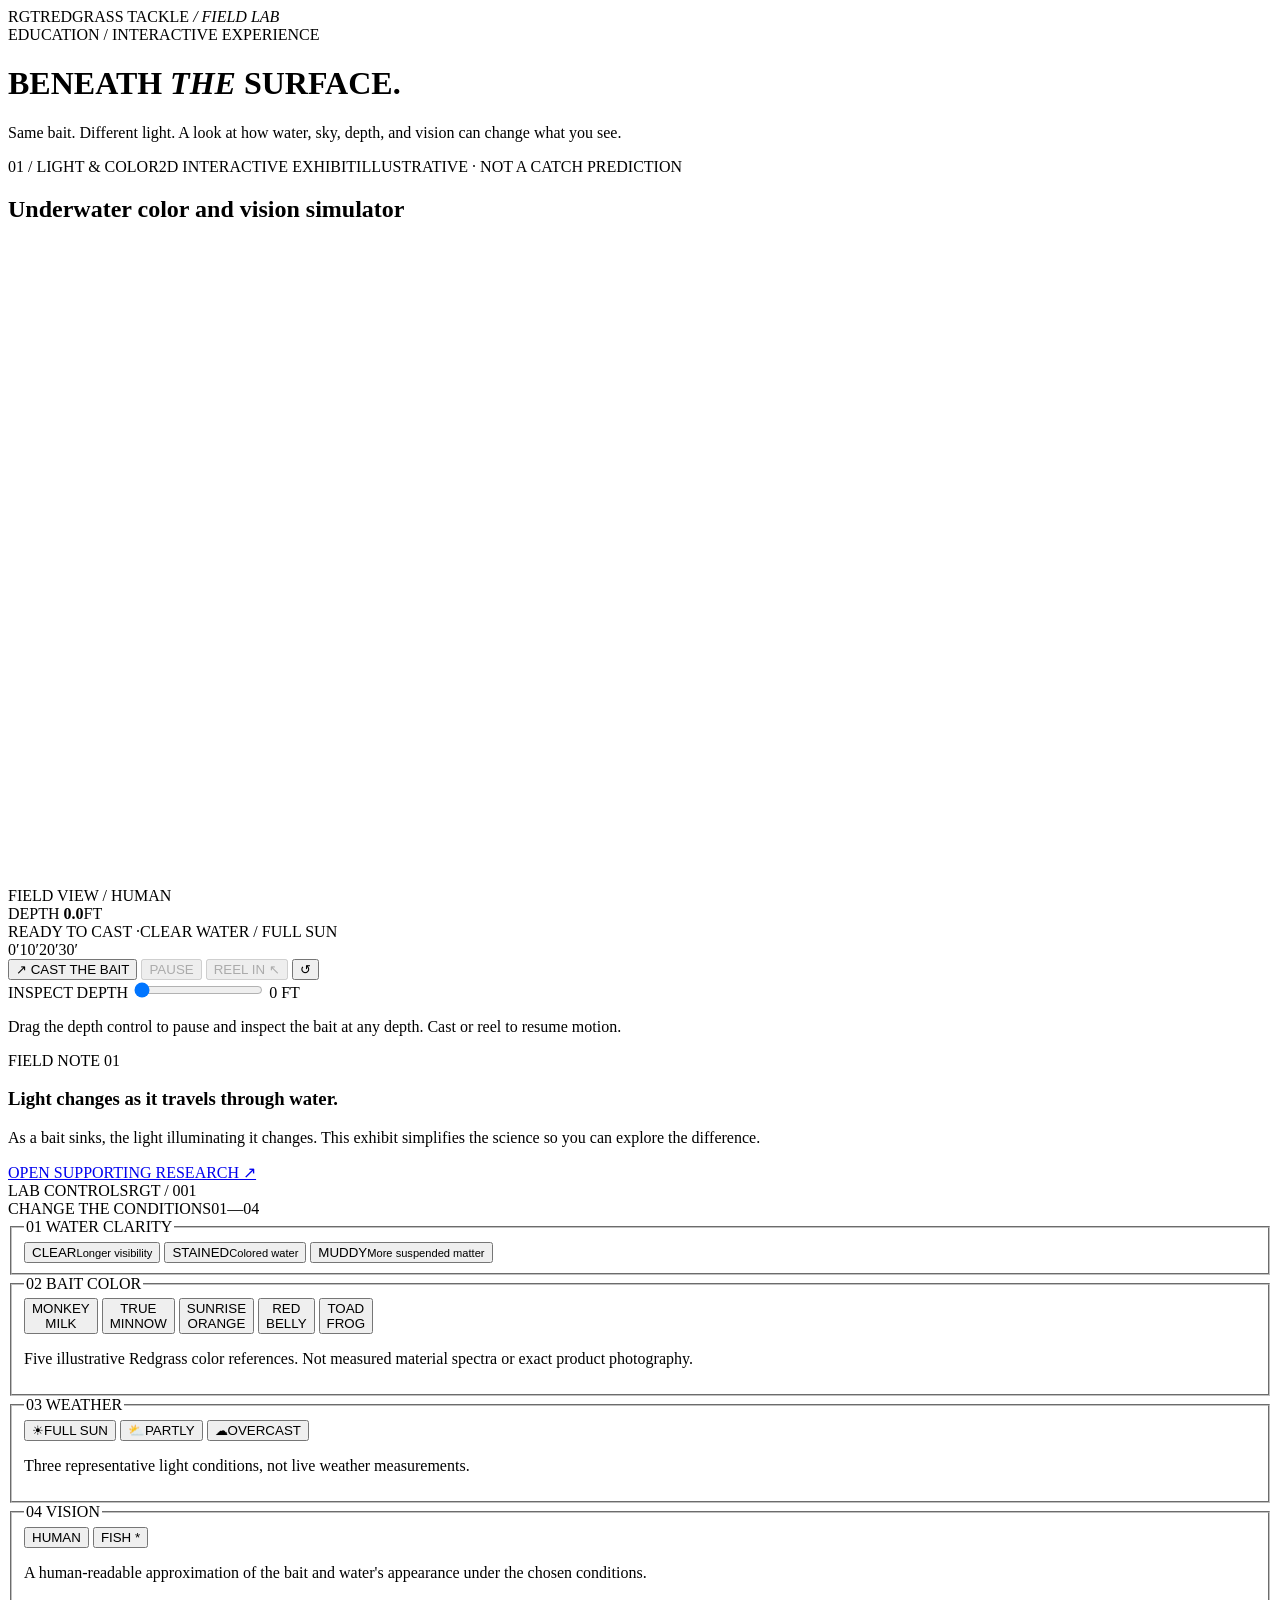
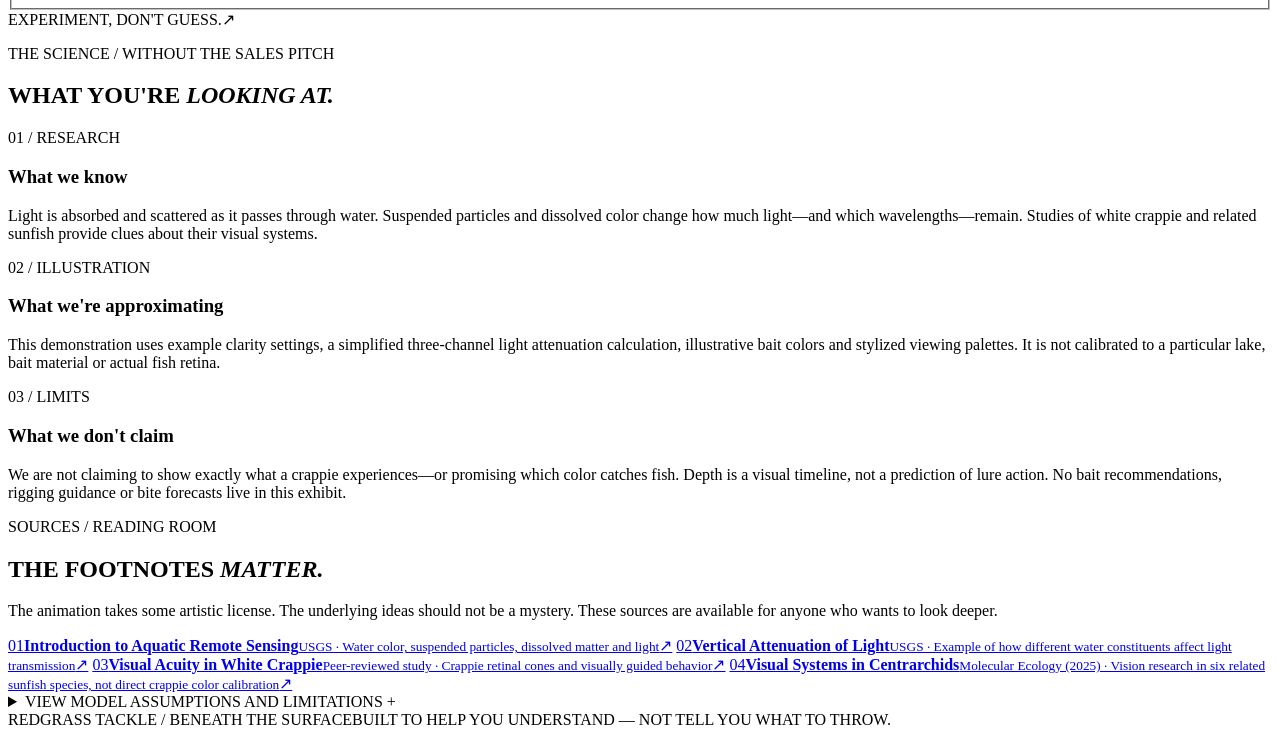
==== beneath-the-surface/index.html @ 9f6dc1af "Add standalone Beneath the Surface education page shell" ====
<!doctype html>
<html lang="en">
<head>
  <meta charset="utf-8">
  <meta name="viewport" content="width=device-width,initial-scale=1">
  <meta name="theme-color" content="#0b1115">
  <meta name="description" content="Explore how water clarity, daylight, depth, and possible crappie vision change the appearance of a bait. An interactive, research-informed 2D demonstration by Redgrass Tackle.">
  <title>Beneath the Surface | Redgrass Tackle</title>
  <link rel="stylesheet" href="./style.css">
</head>
<body>
  <main class="page">
    <header class="intro">
      <div class="brand"><span class="brand-mark">R<span>G</span>T</span><span>REDGRASS TACKLE <em> / FIELD LAB</em></span></div>
      <div class="eyebrow"><span class="eyebrow-rule"></span> EDUCATION / INTERACTIVE EXPERIENCE <span class="eyebrow-rule"></span></div>
      <h1>BENEATH <i>THE</i> SURFACE<span class="period">.</span></h1>
      <p class="dek">Same bait. Different light. A look at how water, sky, depth, and vision can change what you see.</p>
      <div class="intro-meta"><span>01 / LIGHT &amp; COLOR</span><span>2D INTERACTIVE EXHIBIT</span><span>ILLUSTRATIVE · NOT A CATCH PREDICTION</span></div>
    </header>

    <section class="experience" aria-labelledby="sim-heading">
      <h2 id="sim-heading" class="visually-hidden">Underwater color and vision simulator</h2>
      <div class="scene-col">
        <div class="scene">
          <canvas id="waterScene" width="1100" height="640" role="img" aria-label="Animated side view of an angler casting a single bait into a freshwater lake. The bait sinks through a water column and retrieves along a diagonal path. Appearance changes as you choose water clarity, weather, color and vision mode."></canvas>
          <div class="scene-top">
            <div class="scene-label"><span class="tiny-light"></span> FIELD VIEW <span class="divider">/</span> <span id="viewLabel">HUMAN</span></div>
            <div class="scene-depth"><span>DEPTH</span> <strong id="depthReadout">0.0</strong><span>FT</span></div>
          </div>
          <div class="stage-readout" aria-live="polite">
            <span id="phaseReadout">READY TO CAST</span>
            <span class="dot">·</span><span id="conditionReadout">CLEAR WATER / FULL SUN</span>
          </div>
          <div class="scene-scale" aria-hidden="true"><span>0′</span><span>10′</span><span>20′</span><span>30′</span></div>
        </div>

        <div class="transport">
          <div class="transport-buttons">
            <button type="button" class="action primary" id="castButton"><span>↗</span> CAST THE BAIT</button>
            <button type="button" class="action" id="pauseButton" disabled>PAUSE</button>
            <button type="button" class="action" id="reelButton" disabled>REEL IN <span>↖</span></button>
            <button type="button" class="action icon-only" id="resetButton" aria-label="Reset animation" title="Reset animation">↺</button>
          </div>
          <div class="depth-scrub">
            <label for="depthSlider">INSPECT DEPTH</label>
            <input id="depthSlider" type="range" min="0" max="30" step="0.5" value="0" aria-describedby="scrubHelp">
            <output id="scrubOutput" for="depthSlider">0 FT</output>
          </div>
          <p id="scrubHelp" class="micro-note">Drag the depth control to pause and inspect the bait at any depth. Cast or reel to resume motion.</p>
        </div>

        <article class="learn-card" aria-live="polite">
          <div class="learn-crest">FIELD NOTE <span id="noteCount">01</span></div>
          <div class="learn-content">
            <h3 id="factTitle">Light changes as it travels through water.</h3>
            <p id="factBody">As a bait sinks, the light illuminating it changes. This exhibit simplifies the science so you can explore the difference.</p>
            <a id="factSource" href="https://www.usgs.gov/centers/western-geographic-science-center/introduction-aquatic-remote-sensing" target="_blank" rel="noopener noreferrer">OPEN SUPPORTING RESEARCH ↗</a>
          </div>
        </article>
      </div>

      <aside class="controls" aria-label="Simulation conditions">
        <div class="panel-top"><span>LAB CONTROLS</span><span class="panel-ref">RGT / 001</span></div>
        <div class="panel-intro">CHANGE THE CONDITIONS<span>01—04</span></div>

        <fieldset class="control-group">
          <legend><span class="count">01</span> WATER CLARITY</legend>
          <div class="button-stack" id="waterGroup">
            <button type="button" class="choice active" data-water="clear" aria-pressed="true"><span class="water-mark clear"></span><span>CLEAR</span><small>Longer visibility</small></button>
            <button type="button" class="choice" data-water="stained" aria-pressed="false"><span class="water-mark stained"></span><span>STAINED</span><small>Colored water</small></button>
            <button type="button" class="choice" data-water="muddy" aria-pressed="false"><span class="water-mark muddy"></span><span>MUDDY</span><small>More suspended matter</small></button>
          </div>
        </fieldset>

        <fieldset class="control-group">
          <legend><span class="count">02</span> BAIT COLOR</legend>
          <div class="color-grid" id="colorGroup" aria-label="Choose bait color">
            <button class="color-choice active" type="button" data-color="monkey" aria-pressed="true"><span class="color-dot" style="--swatch:#ccd0dc"></span><span>MONKEY<br>MILK</span></button>
            <button class="color-choice" type="button" data-color="true" aria-pressed="false"><span class="color-dot" style="--swatch:#a4b9bc"></span><span>TRUE<br>MINNOW</span></button>
            <button class="color-choice" type="button" data-color="sunrise" aria-pressed="false"><span class="color-dot" style="--swatch:#ee782b"></span><span>SUNRISE<br>ORANGE</span></button>
            <button class="color-choice" type="button" data-color="red" aria-pressed="false"><span class="color-dot" style="--swatch:#be4036"></span><span>RED<br>BELLY</span></button>
            <button class="color-choice" type="button" data-color="toad" aria-pressed="false"><span class="color-dot" style="--swatch:#8ebd52"></span><span>TOAD<br>FROG</span></button>
          </div>
          <p class="control-explain">Five illustrative Redgrass color references. Not measured material spectra or exact product photography.</p>
        </fieldset>

        <fieldset class="control-group">
          <legend><span class="count">03</span> WEATHER</legend>
          <div class="weather-grid" id="weatherGroup">
            <button type="button" class="weather-choice active" data-weather="sun" aria-pressed="true"><span class="weather-glyph">☀</span>FULL SUN</button>
            <button type="button" class="weather-choice" data-weather="partly" aria-pressed="false"><span class="weather-glyph">⛅</span>PARTLY</button>
            <button type="button" class="weather-choice" data-weather="overcast" aria-pressed="false"><span class="weather-glyph">☁</span>OVERCAST</button>
          </div>
          <p class="control-explain">Three representative light conditions, not live weather measurements.</p>
        </fieldset>

        <fieldset class="control-group last">
          <legend><span class="count">04</span> VISION</legend>
          <div class="view-switch" id="viewGroup">
            <button type="button" data-view="human" aria-pressed="true" class="active">HUMAN</button>
            <button type="button" data-view="fish" aria-pressed="false">FISH <span class="smallstar">*</span></button>
          </div>
          <p class="control-explain" id="viewExplain">A human-readable approximation of the bait and water's appearance under the chosen conditions.</p>
          <p class="fish-caveat" id="fishCaveat" hidden>* Fish mode is a simplified, research-informed palette illustrating possible crappie color and contrast sensitivity. It is not a literal image of what a crappie sees.</p>
        </fieldset>
        <div class="panel-bottom"><span>EXPERIMENT, DON'T GUESS.</span><span>↗</span></div>
      </aside>
    </section>

    <section class="about" aria-labelledby="about-heading">
      <div class="about-head"><p class="section-number">THE SCIENCE / WITHOUT THE SALES PITCH</p><h2 id="about-heading">WHAT YOU'RE <i>LOOKING AT.</i></h2></div>
      <div class="about-grid">
        <div class="explain-block"><span>01 / RESEARCH</span><h3>What we know</h3><p>Light is absorbed and scattered as it passes through water. Suspended particles and dissolved color change how much light—and which wavelengths—remain. Studies of white crappie and related sunfish provide clues about their visual systems.</p></div>
        <div class="explain-block"><span>02 / ILLUSTRATION</span><h3>What we're approximating</h3><p>This demonstration uses example clarity settings, a simplified three-channel light attenuation calculation, illustrative bait colors and stylized viewing palettes. It is not calibrated to a particular lake, bait material or actual fish retina.</p></div>
        <div class="explain-block"><span>03 / LIMITS</span><h3>What we don't claim</h3><p>We are not claiming to show exactly what a crappie experiences—or promising which color catches fish. Depth is a visual timeline, not a prediction of lure action. No bait recommendations, rigging guidance or bite forecasts live in this exhibit.</p></div>
      </div>
    </section>

    <section class="research" aria-labelledby="research-heading">
      <div class="research-intro"><p class="section-number">SOURCES / READING ROOM</p><h2 id="research-heading">THE FOOTNOTES <i>MATTER.</i></h2><p>The animation takes some artistic license. The underlying ideas should not be a mystery. These sources are available for anyone who wants to look deeper.</p></div>
      <div class="source-list">
        <a href="https://www.usgs.gov/centers/western-geographic-science-center/introduction-aquatic-remote-sensing" target="_blank" rel="noopener noreferrer"><span>01</span><span><strong>Introduction to Aquatic Remote Sensing</strong><small>USGS · Water color, suspended particles, dissolved matter and light</small></span><span>↗</span></a>
        <a href="https://www.usgs.gov/publications/vertical-attenuation-light-charlotte-harbor-a-shallow-subtropical-estuary-south" target="_blank" rel="noopener noreferrer"><span>02</span><span><strong>Vertical Attenuation of Light</strong><small>USGS · Example of how different water constituents affect light transmission</small></span><span>↗</span></a>
        <a href="https://pubmed.ncbi.nlm.nih.gov/2354354/" target="_blank" rel="noopener noreferrer"><span>03</span><span><strong>Visual Acuity in White Crappie</strong><small>Peer-reviewed study · Crappie retinal cones and visually guided behavior</small></span><span>↗</span></a>
        <a href="https://pmc.ncbi.nlm.nih.gov/articles/PMC11974496/" target="_blank" rel="noopener noreferrer"><span>04</span><span><strong>Visual Systems in Centrarchids</strong><small>Molecular Ecology (2025) · Vision research in six related sunfish species, not direct crappie color calibration</small></span><span>↗</span></a>
      </div>
      <details class="method"><summary>VIEW MODEL ASSUMPTIONS AND LIMITATIONS <span>+</span></summary><div class="method-copy"><p>For illustration, relative light in three broad color channels is reduced with depth using <code>I(z) = I(0) × exp(−k × z)</code>. The coefficients are illustrative, not measured for Grenada, Enid, Sardis, or any other lake. Each water preset uses different example attenuation coefficients and a water-color/scattering treatment; the app does not calculate a full underwater radiative-transfer solution.</p><p>Weather changes the example amount and character of incoming daylight. Selected bait colors are artistic approximations, not measured reflectance spectra. Fish mode transforms the resulting colors into an intentionally different, green/red-sensitive illustrative palette inspired by research in related sunfish. Since the specific crappie spectral sensitivity and perceptual appearance are not established here, this should be read as <em>one possible visualization</em>, not proof of how a crappie sees.</p><p>The animation artificially enlarges the bait and adjusts scene exposure so visitors can observe color changes. Contrast and apparent visibility do not imply a measured detection range or a fish's response. A fully quantitative comparison would require site measurements, bait reflectance testing, viewing geometry and validated visual physiology.</p></div></details>
    </section>
    <footer class="footer"><span>REDGRASS TACKLE / BENEATH THE SURFACE</span><span>BUILT TO HELP YOU UNDERSTAND — NOT TELL YOU WHAT TO THROW.</span></footer>
  </main>
  <script src="./app.js" defer></script>
</body>
</html>
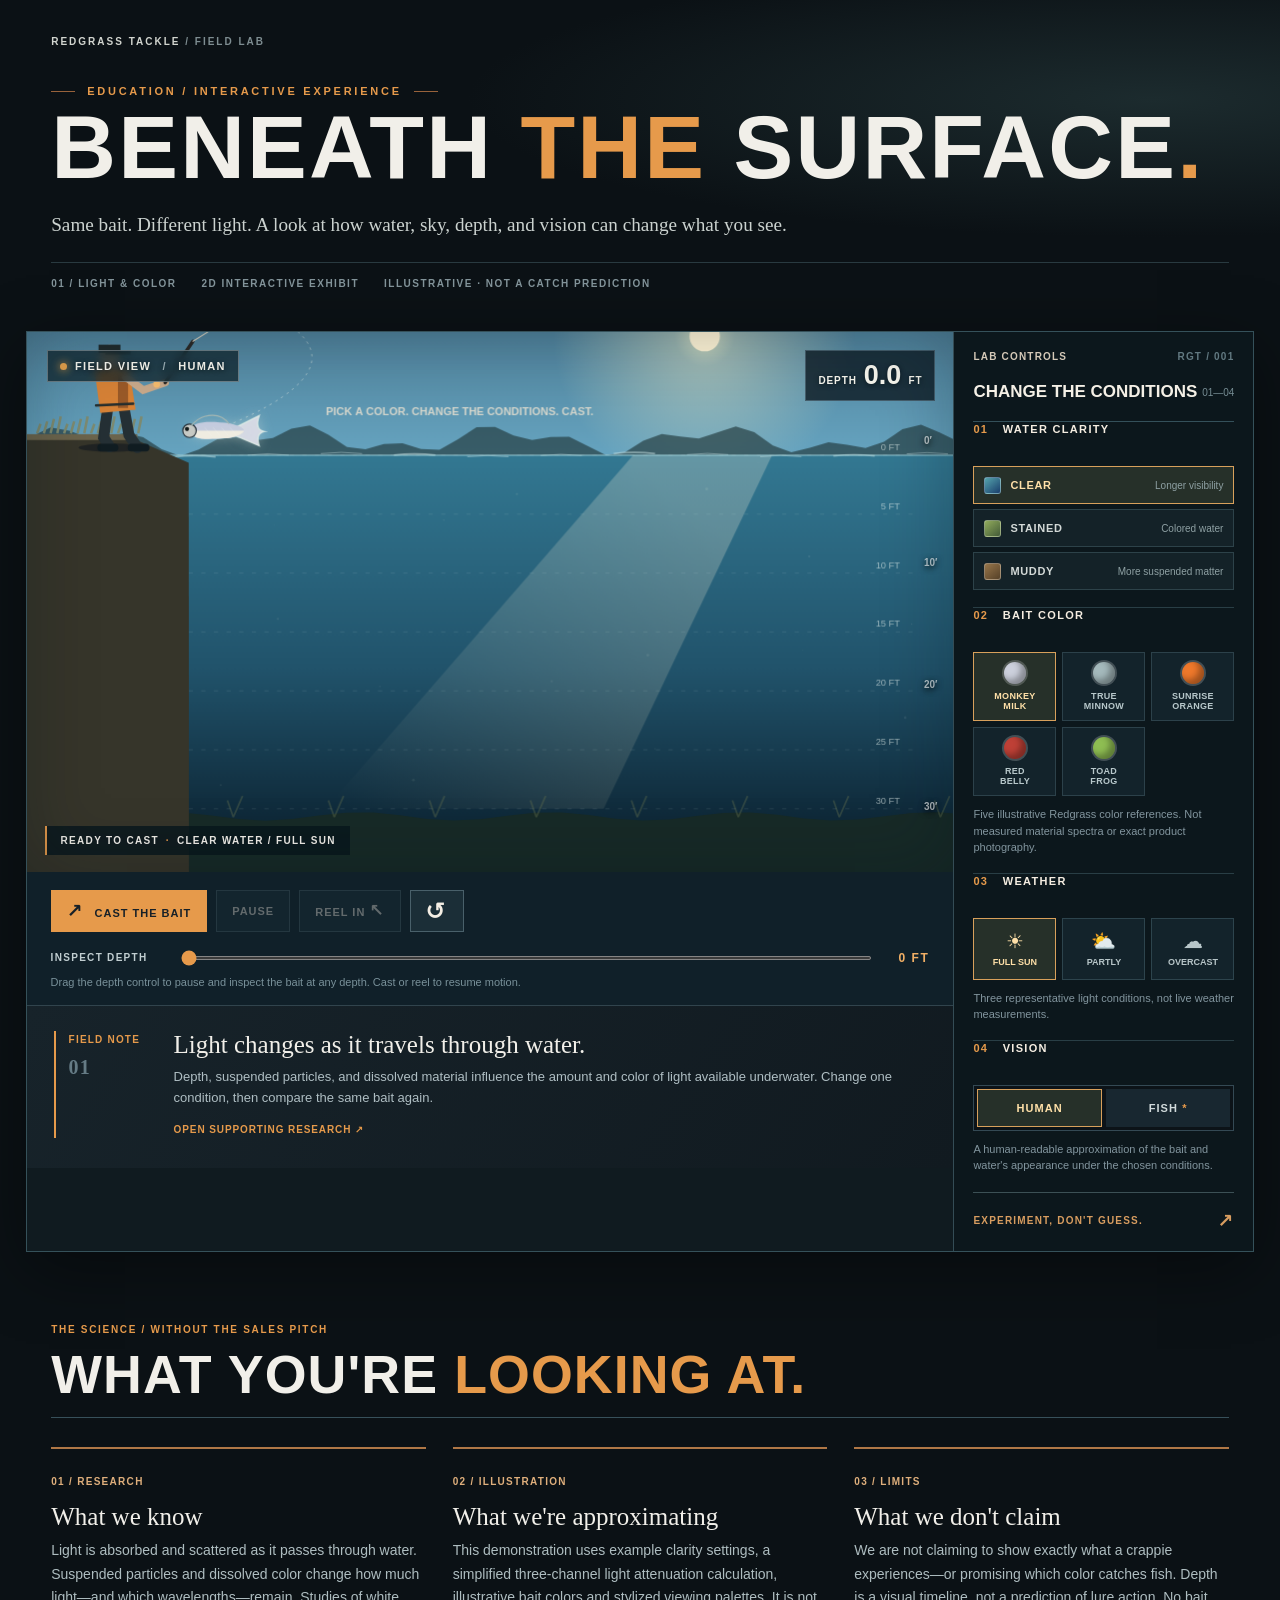
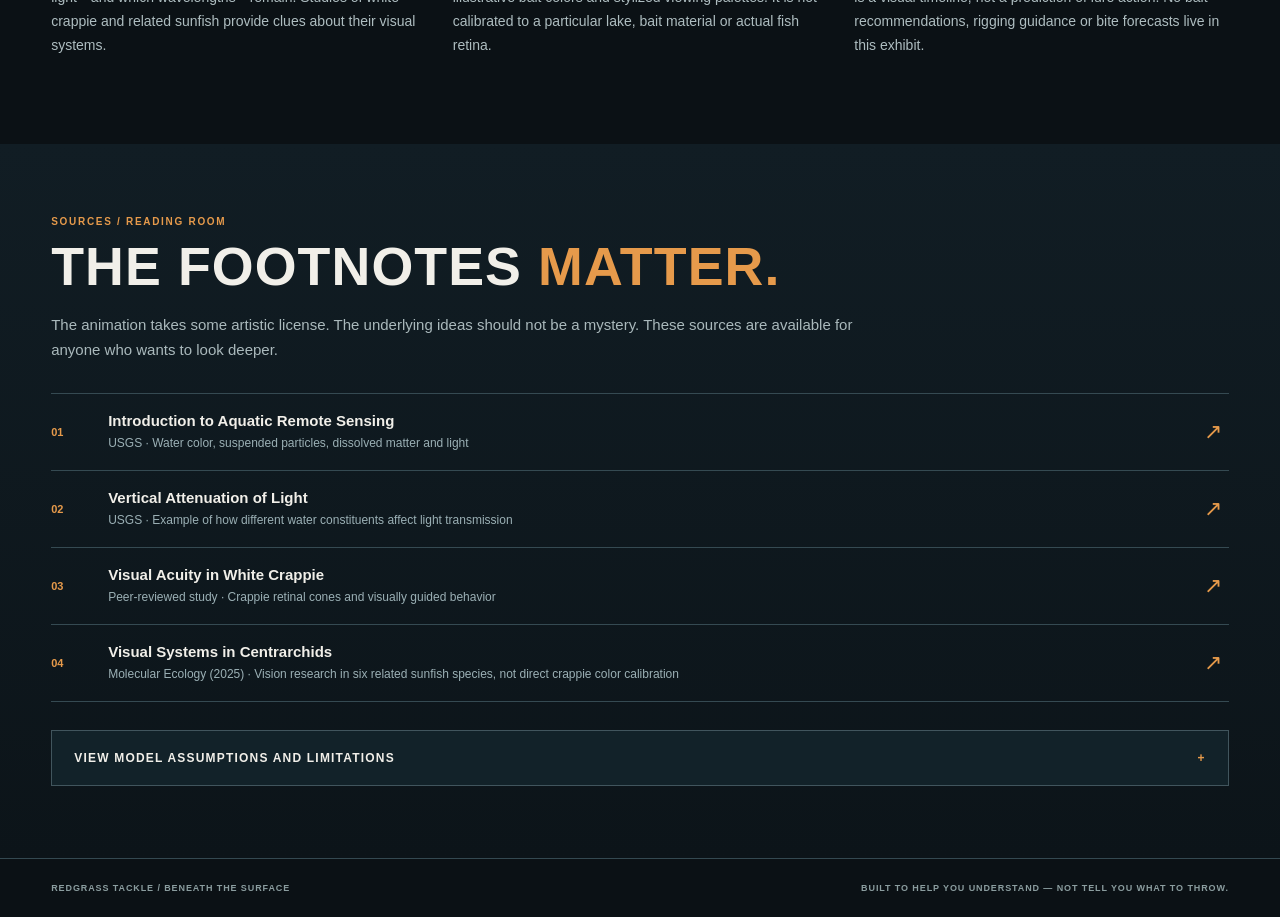
==== commit a068c848: "Use text-only brand identification; do not invent an RGT logo" ====
--- a/beneath-the-surface/index.html
+++ b/beneath-the-surface/index.html
@@ -11,7 +11,7 @@
 <body>
   <main class="page">
     <header class="intro">
-      <div class="brand"><span class="brand-mark">R<span>G</span>T</span><span>REDGRASS TACKLE <em> / FIELD LAB</em></span></div>
+      <div class="brand"><span>REDGRASS TACKLE <em> / FIELD LAB</em></span></div>
       <div class="eyebrow"><span class="eyebrow-rule"></span> EDUCATION / INTERACTIVE EXPERIENCE <span class="eyebrow-rule"></span></div>
       <h1>BENEATH <i>THE</i> SURFACE<span class="period">.</span></h1>
       <p class="dek">Same bait. Different light. A look at how water, sky, depth, and vision can change what you see.</p>
--- a/beneath-the-surface/style.css
+++ b/beneath-the-surface/style.css
@@ -0,0 +1,121 @@
+:root{--bg:#0b1115;--panel:#111c22;--line:#29404a;--soft:#14242c;--white:#f1efe9;--muted:#98adb4;--accent:#e69a4b;--bronze:#98623b;--max:1540px;color-scheme:dark}
+*{box-sizing:border-box}
+html{scroll-behavior:smooth}
+body{margin:0;background:var(--bg);color:var(--white);font-family:Inter,"Arial",system-ui,-apple-system,sans-serif;font-size:15px;-webkit-font-smoothing:antialiased}
+button,input{font:inherit}
+button{cursor:pointer}
+button:disabled{cursor:not-allowed;opacity:.36}
+button:focus-visible,input:focus-visible,a:focus-visible,summary:focus-visible{outline:2px solid #f6b264;outline-offset:3px}
+a{color:inherit}
+.visually-hidden{position:absolute;width:1px;height:1px;padding:0;margin:-1px;overflow:hidden;clip:rect(0,0,0,0);white-space:nowrap;border:0}
+.page{max-width:var(--max);margin:auto;overflow:hidden}
+.intro{padding:36px clamp(18px,4vw,68px) 42px;position:relative;background:radial-gradient(ellipse at 90% 30%,#1c2b2e 0,transparent 42%)}
+.brand{display:flex;gap:12px;align-items:center;font-size:10px;letter-spacing:.2em;font-weight:800;color:#d2d5cf}
+.brand-mark{border:1px solid #866142;display:grid;place-items:center;width:40px;height:40px;letter-spacing:-.08em;font-size:16px;color:#efeee6;transform:skew(-7deg)}
+.brand-mark span{color:var(--accent)}
+.brand em{font-style:normal;color:#7e8d91}
+.eyebrow{display:flex;align-items:center;gap:12px;margin:38px 0 6px;color:var(--accent);font-size:11px;font-weight:800;letter-spacing:.25em}
+.eyebrow-rule{width:24px;height:1px;background:var(--bronze)}
+h1,h2,h3,p{margin-top:0}
+h1{margin:0;font-family:Impact,"Arial Narrow",sans-serif;font-stretch:condensed;font-weight:900;font-size:clamp(42px,7vw,108px);line-height:1;letter-spacing:.025em}
+h1 i,h2 i{font-style:normal;color:var(--accent)}
+.period{color:var(--accent)}
+.dek{margin:18px 0 24px;max-width:750px;font-family:Georgia,serif;font-size:clamp(16px,1.5vw,23px);color:#cbd2cf;line-height:1.45}
+.intro-meta{display:flex;gap:25px;flex-wrap:wrap;border-top:1px solid #293a40;padding-top:15px;font-size:10px;color:#829399;letter-spacing:.15em;font-weight:750}
+.experience{display:grid;grid-template-columns:minmax(0,1fr) 300px;margin:0 clamp(12px,2vw,30px);border:1px solid #35515a;background:#101b20;box-shadow:0 18px 65px #0006}
+.scene-col{min-width:0}
+.scene{position:relative;background:#182f3c;overflow:hidden;aspect-ratio:1100/640}
+.scene canvas{display:block;width:100%;height:100%}
+.scene:after{content:"";position:absolute;inset:0;box-shadow:inset 0 0 70px #06101849;pointer-events:none}
+.scene-top{pointer-events:none;position:absolute;top:18px;left:20px;right:18px;display:flex;align-items:flex-start;justify-content:space-between;color:#f7f6ee;text-shadow:0 1px 5px #061015b5}
+.scene-label{border:1px solid #ffffff55;background:#0e2228bb;backdrop-filter:blur(5px);padding:9px 12px;font-size:11px;font-weight:800;letter-spacing:.12em}
+.tiny-light{display:inline-block;width:7px;height:7px;margin-right:4px;background:#e7a34d;border-radius:100%;box-shadow:0 0 8px #eda23d}
+.divider{color:#9aadb3;padding:0 7px}
+.scene-depth{display:flex;align-items:baseline;gap:7px;padding:9px 12px;background:#0d1b23cd;border:1px solid #5a7684a8}
+.scene-depth span{font-weight:800;font-size:10px;letter-spacing:.09em}
+.scene-depth strong{font-family:Impact,"Arial Narrow",sans-serif;font-size:27px;font-weight:700}
+.stage-readout{position:absolute;bottom:17px;left:18px;display:flex;gap:7px;align-items:center;background:#07161cc9;border-left:2px solid var(--accent);padding:9px 14px;font-size:10px;font-weight:800;letter-spacing:.13em}
+.stage-readout .dot{color:var(--accent)}
+.scene-scale{position:absolute;top:19%;right:16px;bottom:11%;display:flex;flex-direction:column;justify-content:space-between;color:#ffffffa6;font-size:10px;font-weight:800;text-shadow:0 2px 6px #000;pointer-events:none}
+.transport{padding:18px 24px 12px;border-bottom:1px solid #31444d;background:#102029}
+.transport-buttons{display:flex;align-items:center;gap:9px;flex-wrap:wrap}
+.action{background:#1b2e37;color:#f4eee4;border:1px solid #49606a;min-height:42px;padding:0 15px;font-size:11px;letter-spacing:.09em;font-weight:800;transition:background .16s,border-color .16s}
+.action:hover:not(:disabled){background:#30434c;border-color:#9baeb5}
+.action.primary{background:var(--accent);color:#172027;border-color:var(--accent)}
+.action.primary:hover:not(:disabled){background:#ffd09a}
+.action.primary span{font-size:19px;margin-right:7px}
+.action span{font-size:17px}
+.action.icon-only{font-size:24px;min-width:46px}
+.depth-scrub{display:grid;grid-template-columns:112px 1fr 43px;gap:16px;align-items:center;margin-top:19px}
+.depth-scrub label,.depth-scrub output{font-size:10px;letter-spacing:.13em;font-weight:800;color:#c1ced1}
+.depth-scrub output{text-align:right;color:#f1af65;font-size:12px;white-space:nowrap}
+input[type=range]{width:100%;height:4px;accent-color:var(--accent);cursor:pointer}
+.micro-note{margin:9px 0 3px;color:#79919a;font-size:11px;line-height:1.5}
+.learn-card{display:flex;gap:26px;padding:25px 27px 30px;min-height:162px;background:linear-gradient(125deg,#17232a,#111a20)}
+.learn-crest{border-left:2px solid var(--accent);color:var(--accent);padding-left:13px;min-width:94px;font-size:10px;font-weight:800;letter-spacing:.12em;line-height:1.8}
+.learn-crest span{display:block;color:#657b85;font-size:20px;font-family:Georgia,serif}
+.learn-content{max-width:730px}
+.learn-content h3{font-family:Georgia,serif;font-size:clamp(18px,2vw,25px);font-weight:400;margin:0 0 8px}
+.learn-content p{font-size:13px;color:#afbec3;line-height:1.6;margin-bottom:10px}
+.learn-content a{font-size:10px;color:var(--accent);font-weight:800;letter-spacing:.09em;text-decoration:none}
+.learn-content a:hover{text-decoration:underline}
+.controls{background:#0c171c;border-left:1px solid #344c55;padding:19px;display:flex;flex-direction:column;gap:1px}
+.panel-top,.panel-intro,.panel-bottom{display:flex;justify-content:space-between;align-items:center;font-weight:800;letter-spacing:.12em;font-size:10px;color:#d5c9b8}
+.panel-ref{color:#627981}
+.panel-intro{font-size:17px;letter-spacing:0;font-family:Impact,"Arial Narrow",sans-serif;color:#f5f0e6;padding:19px 0;border-bottom:1px solid #34505a}
+.panel-intro span{color:#768c93;font-family:Arial,sans-serif;font-weight:500;font-size:10px}
+.control-group{border:0;padding:20px 0 17px;margin:0;border-bottom:1px solid #293e45;min-width:0}
+.control-group legend{padding:0 0 11px;color:#f5ede1;font-weight:800;letter-spacing:.12em;font-size:11px}
+.count{color:var(--accent);margin-right:10px}
+.button-stack{display:grid;gap:5px}
+.choice{display:flex;gap:9px;align-items:center;text-align:left;width:100%;padding:9px 10px;min-height:38px;border:1px solid #2d4249;background:#142228;color:#d3d9d7;letter-spacing:.06em;font-weight:800;font-size:11px}
+.choice small{margin-left:auto;color:#8ea0a3;font-weight:500;font-size:10px;letter-spacing:0;text-align:right}
+.choice:hover,.weather-choice:hover,.color-choice:hover,.view-switch button:hover{border-color:#af8859}
+.choice.active,.weather-choice.active,.color-choice.active,.view-switch button.active{background:#263029;border-color:#d8a05b;color:#ffe0a8}
+.water-mark{height:17px;width:17px;border:1px solid #ffffff46;border-radius:3px;flex-shrink:0}
+.water-mark.clear{background:linear-gradient(140deg,#55a3ac,#193e6c)}
+.water-mark.stained{background:linear-gradient(140deg,#91ab5c,#435b38)}
+.water-mark.muddy{background:linear-gradient(140deg,#96754a,#564128)}
+.color-grid{display:grid;grid-template-columns:repeat(3,minmax(0,1fr));gap:6px}
+.color-choice{display:flex;flex-direction:column;gap:7px;align-items:center;justify-content:center;min-height:69px;padding:8px 2px;border:1px solid #2c414a;background:#13232b;color:#b8c8cb;font-size:9px;letter-spacing:.03em;font-weight:850;line-height:1.2}
+.color-dot{width:22px;height:22px;background:var(--swatch);border-radius:50%;box-shadow:inset -5px -4px 6px #0005,0 0 0 2px #fff3}
+.control-explain{font-size:11px;color:#82959e;line-height:1.5;margin:10px 0 0}
+.weather-grid{display:grid;grid-template-columns:repeat(3,minmax(0,1fr));gap:6px}
+.weather-choice{display:flex;flex-direction:column;gap:5px;align-items:center;justify-content:center;padding:9px 1px;min-height:62px;background:#13232b;border:1px solid #2d444d;color:#b8c6c9;font-size:9px;font-weight:800}
+.weather-glyph{font-size:20px;line-height:1.1}
+.view-switch{display:grid;grid-template-columns:1fr 1fr;gap:4px;background:#0c1318;padding:3px;border:1px solid #344954}
+.view-switch button{border:1px solid transparent;background:#182730;color:#d1dadb;font-size:11px;font-weight:800;letter-spacing:.1em;padding:12px 3px}
+.smallstar{color:var(--accent)}
+.fish-caveat{font-size:11px;line-height:1.5;color:#efbf80;border-left:2px solid var(--accent);padding-left:10px}
+.last{border-bottom:0}
+.panel-bottom{margin-top:auto;padding-top:16px;border-top:1px solid #3c5055;font-size:10px;color:#d89d60}
+.panel-bottom span:last-child{font-size:19px}
+.about,.research{padding:72px clamp(22px,4vw,68px)}
+.about-head{border-bottom:1px solid #37505a;margin-bottom:29px;padding-bottom:15px}
+.section-number{font-size:10px;letter-spacing:.17em;color:var(--accent);font-weight:800;margin-bottom:12px}
+.about h2,.research h2{font-family:Impact,"Arial Narrow",sans-serif;font-size:clamp(32px,4.2vw,62px);font-weight:800;letter-spacing:.02em;line-height:1.02;margin:0}
+.about-grid{display:grid;grid-template-columns:repeat(3,1fr);gap:27px}
+.explain-block{border-top:2px solid #af7746;padding-top:22px}
+.explain-block span{font-weight:800;font-size:10px;color:#dfaf7c;letter-spacing:.13em}
+.explain-block h3{margin:15px 0 8px;font-family:Georgia,serif;font-size:25px;font-weight:400}
+.explain-block p{color:#aebdc0;font-size:14px;line-height:1.7}
+.research{background:linear-gradient(180deg,#111d24,#0c1419)}
+.research-intro{max-width:850px;margin-bottom:30px}
+.research-intro>p:last-child{color:#aab9bc;line-height:1.7;margin-top:18px}
+.source-list{border-top:1px solid #354a52}
+.source-list a{display:grid;grid-template-columns:45px 1fr 25px;align-items:center;gap:12px;padding:18px 0;border-bottom:1px solid #354a52;text-decoration:none;transition:background .15s}
+.source-list a:hover{background:#1c2c31}
+.source-list a>span:first-child{color:var(--accent);font-size:11px;font-weight:800}
+.source-list a>span:last-child{color:var(--accent);font-size:22px}
+.source-list strong{display:block;font-size:15px;font-weight:750;margin-bottom:4px}
+.source-list small{color:#9bb0b5;line-height:1.5;font-size:12px}
+.method{margin-top:28px;border:1px solid #41555d;background:#122229}
+.method summary{cursor:pointer;padding:20px 22px;display:flex;justify-content:space-between;font-size:12px;font-weight:800;letter-spacing:.1em}
+.method summary span{color:var(--accent)}
+.method-copy{padding:0 22px 16px;color:#b1c0c5;font-size:14px;line-height:1.8}
+.method-copy code{color:#ffc486}
+.footer{padding:24px clamp(22px,4vw,68px);border-top:1px solid #344951;display:flex;gap:10px;justify-content:space-between;flex-wrap:wrap;color:#8b9d9f;letter-spacing:.1em;font-size:9px;font-weight:800}
+@media(max-width:1050px){.experience{grid-template-columns:minmax(0,1fr) 275px}.controls{padding:14px}.choice small{display:none}.transport{padding:13px 16px}.action{padding:0 10px}}
+@media(max-width:780px){.intro{padding-top:22px}.experience{grid-template-columns:1fr}.scene{aspect-ratio:1100/640}.controls{border-left:0;border-top:1px solid #344c55;padding:17px}.panel-intro{padding:15px 0}.control-group{padding:14px 0}.button-stack{grid-template-columns:repeat(3,1fr)}.choice{flex-direction:column;align-items:center;font-size:10px;justify-content:center;min-height:58px;text-align:center}.color-grid{grid-template-columns:repeat(5,1fr)}.weather-grid{grid-template-columns:repeat(3,1fr)}.about-grid{grid-template-columns:1fr;gap:17px}.learn-card{padding:19px}.about,.research{padding-top:50px;padding-bottom:50px}}
+@media(max-width:480px){.intro{padding:18px 18px 24px}.eyebrow{margin-top:30px;font-size:9px}.brand{font-size:9px}.intro-meta{gap:9px;font-size:8px}.dek{margin:12px 0 18px}.experience{margin:0 5px}.scene-top{top:7px;left:7px;right:7px}.scene-label{font-size:8px;padding:5px 6px}.scene-depth{padding:4px 7px}.scene-depth strong{font-size:17px}.scene-depth span{font-size:8px}.stage-readout{bottom:6px;left:6px;padding:6px;font-size:8px;flex-wrap:wrap;max-width:94%}.scene-scale{font-size:7px;right:5px}.transport-buttons{gap:5px}.action{font-size:9px;padding:0 8px;min-height:38px}.action.primary span{font-size:14px}.action.icon-only{min-width:36px}.depth-scrub{grid-template-columns:84px 1fr 33px;gap:7px}.depth-scrub label{font-size:8px}.learn-card{display:block}.learn-crest{border:0;border-bottom:1px solid #704b32;padding:0 0 4px;margin-bottom:14px}.learn-crest span{display:inline;font-size:12px;margin-left:8px}.controls{padding:12px}.color-choice{font-size:8px}.about,.research{padding:38px 19px}.source-list a{grid-template-columns:26px 1fr 17px}.footer{font-size:8px}}
+@media(prefers-reduced-motion:reduce){html{scroll-behavior:auto}*,*:before,*:after{transition:none!important;animation:none!important}}
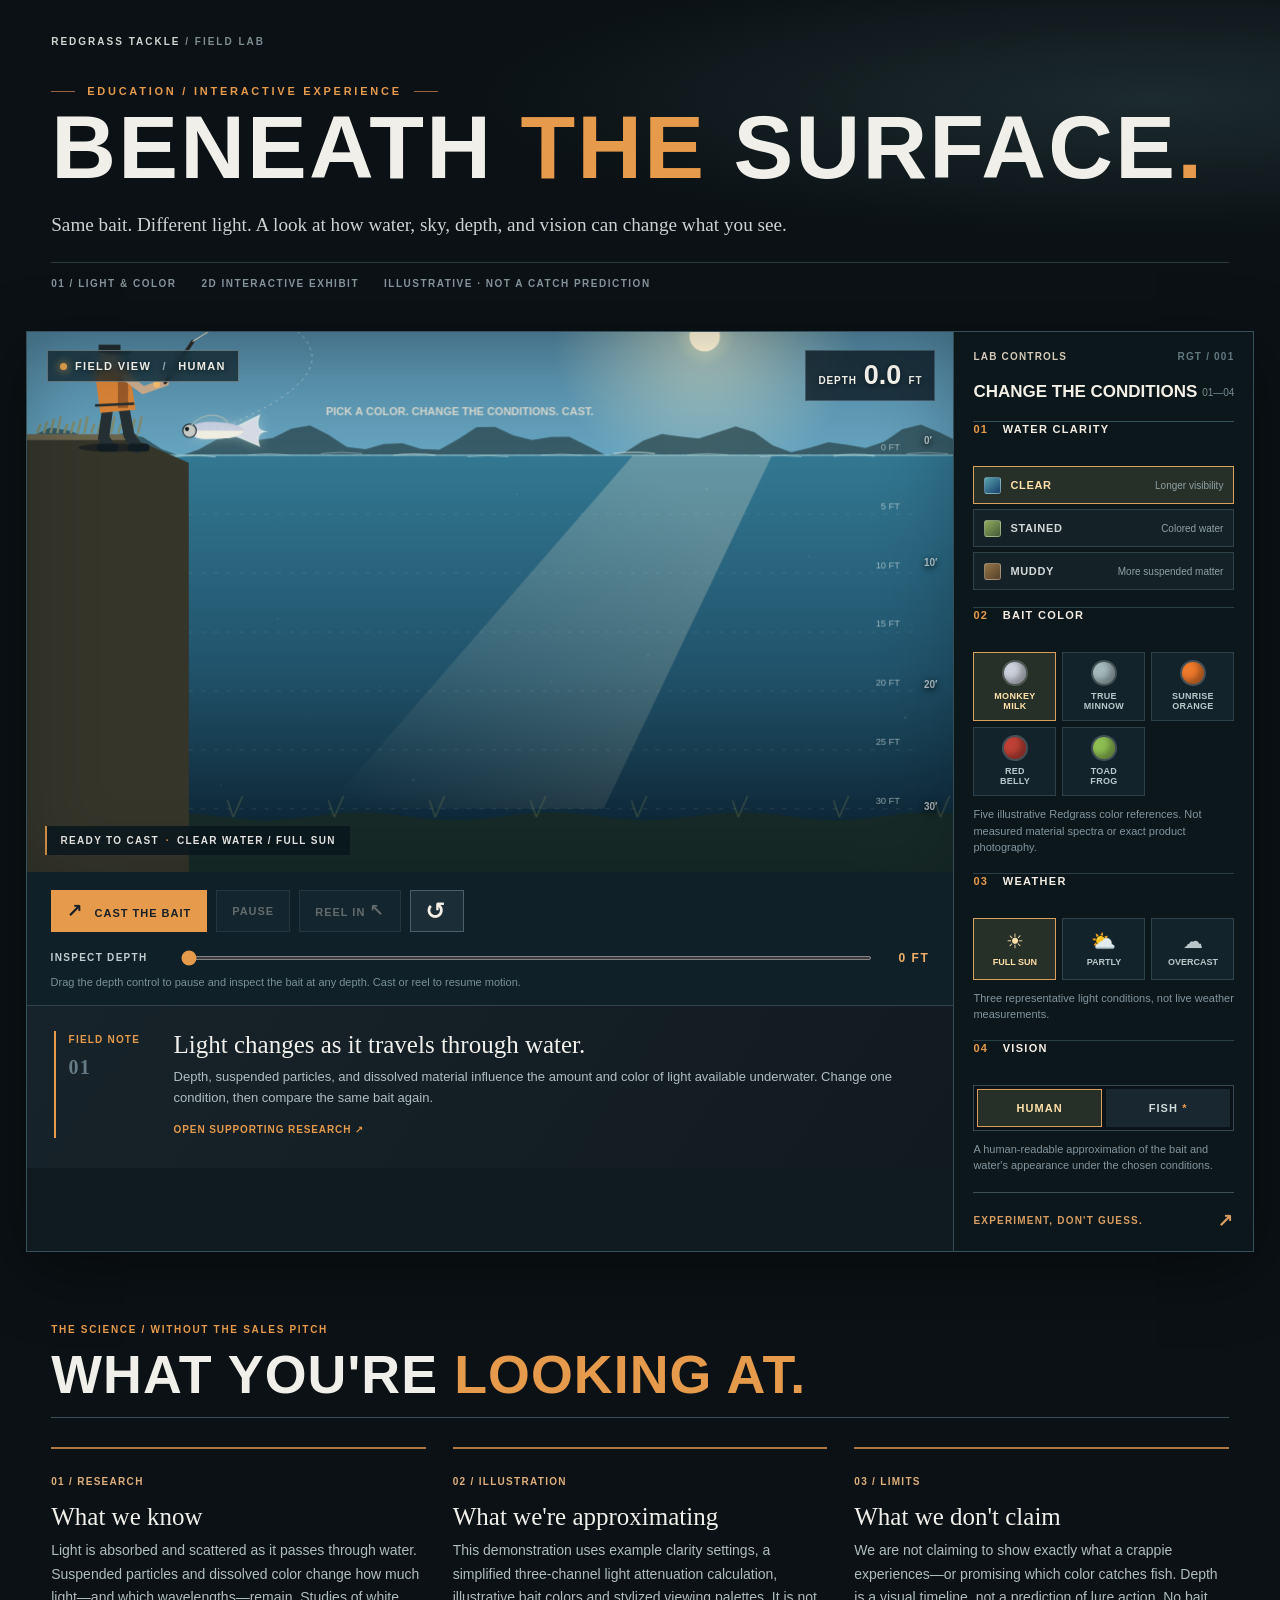
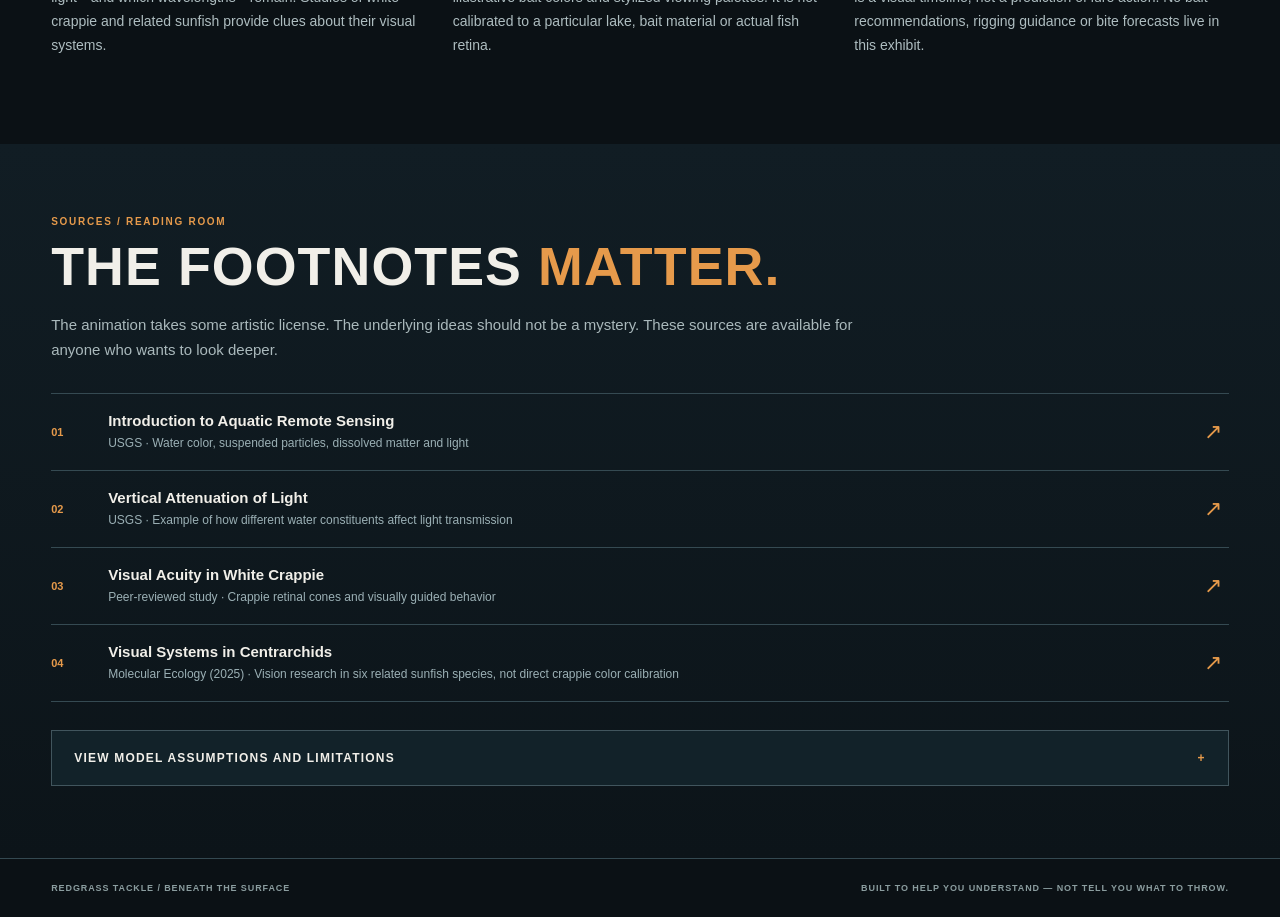
==== commit 48aa125f: "Add accessible cinematic splash and depth milestone callout overlay" ====
--- a/beneath-the-surface/index.html
+++ b/beneath-the-surface/index.html
@@ -30,6 +30,14 @@
           <div class="stage-readout" aria-live="polite">
             <span id="phaseReadout">READY TO CAST</span>
             <span class="dot">·</span><span id="conditionReadout">CLEAR WATER / FULL SUN</span>
+          </div>
+          <div class="depth-tag" id="depthTag" hidden aria-live="polite" aria-atomic="true">
+            <div class="depth-tag-marker"><span id="tagStage">ENTRY</span><strong id="tagDepth">SPLASH!</strong></div>
+            <div class="depth-tag-copy">
+              <strong id="tagTitle">THE BAIT ENTERS THE WATER</strong>
+              <p id="tagBody">Water begins filtering the light around the bait.</p>
+              <a id="tagSource" href="https://www.usgs.gov/centers/western-geographic-science-center/introduction-aquatic-remote-sensing" target="_blank" rel="noopener noreferrer">SCIENCE BEHIND THIS ↗</a>
+            </div>
           </div>
           <div class="scene-scale" aria-hidden="true"><span>0′</span><span>10′</span><span>20′</span><span>30′</span></div>
         </div>
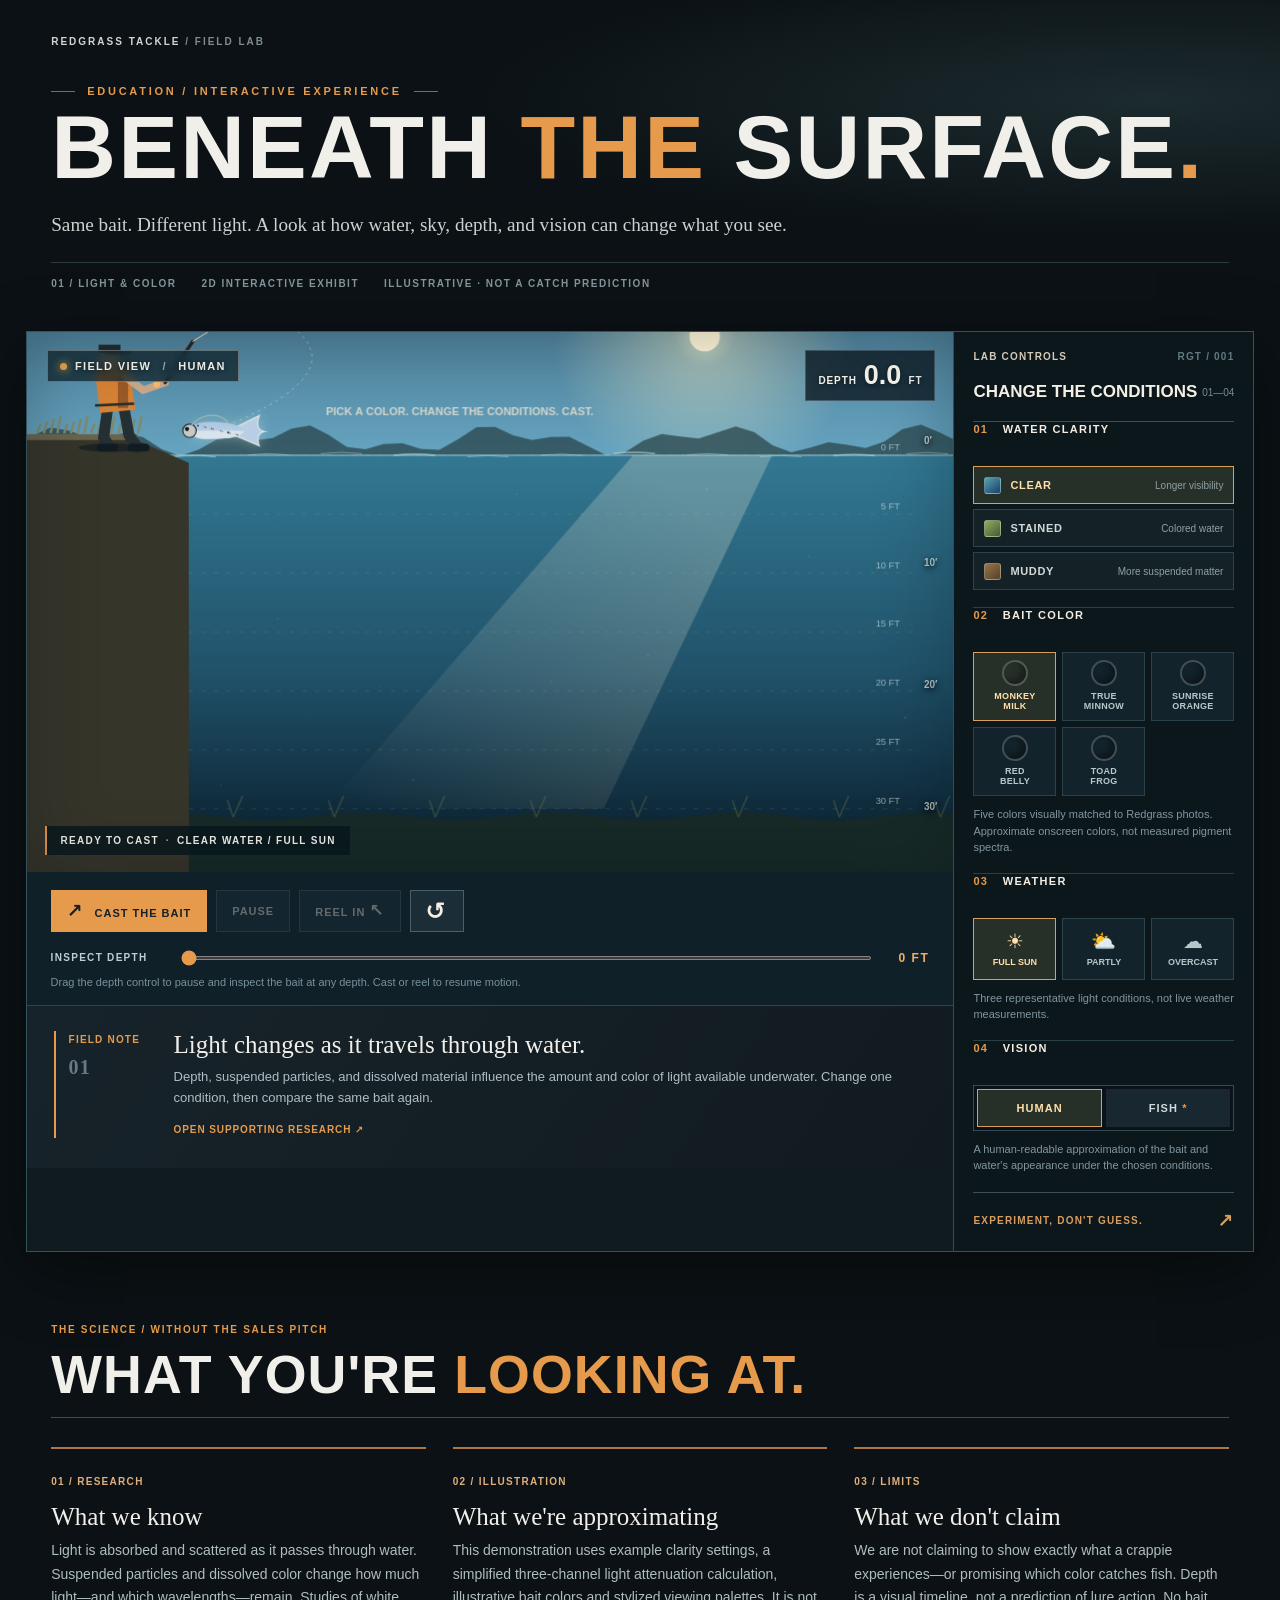
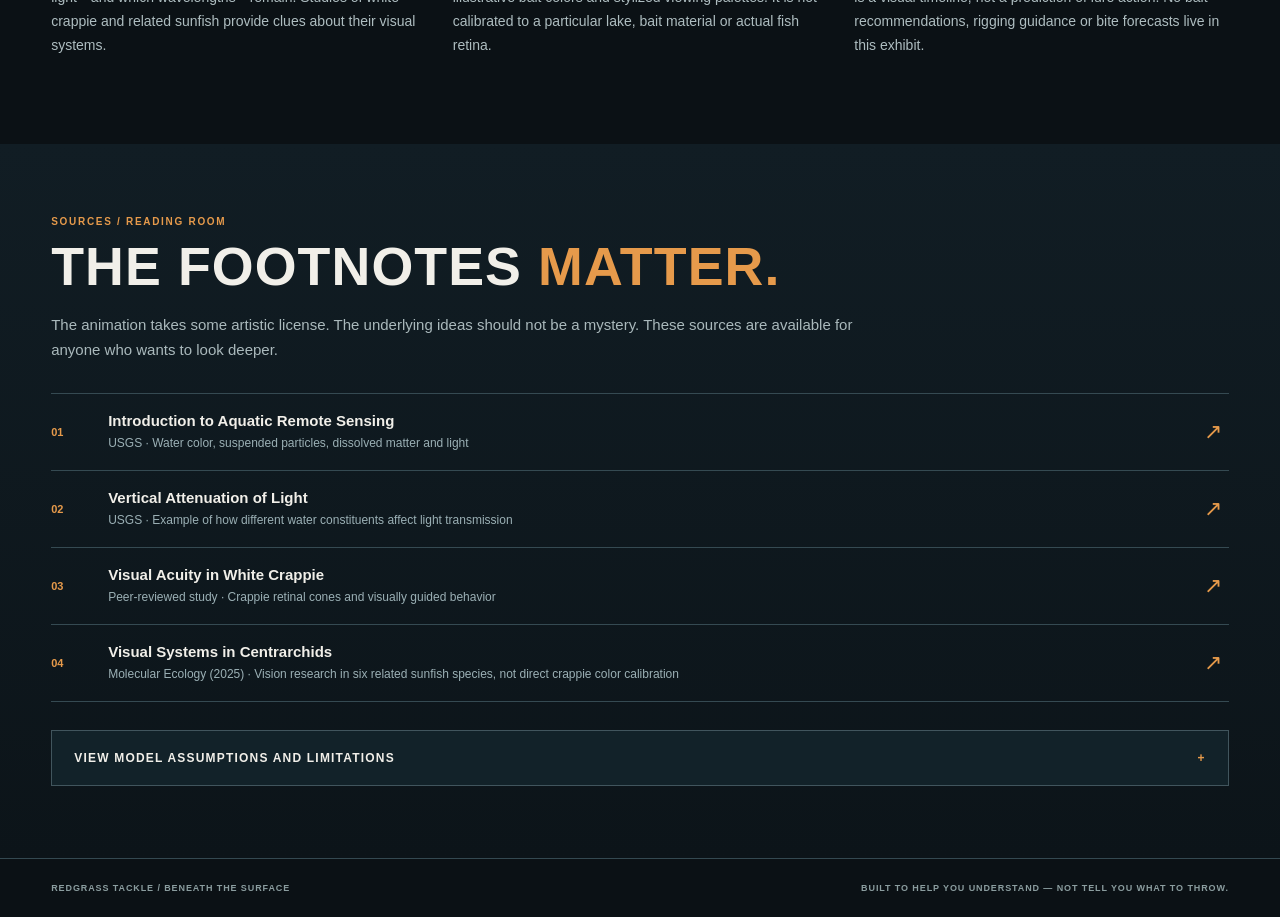
==== commit 0a3e52de: "Update color selection swatches to accurate two-tone references" ====
--- a/beneath-the-surface/index.html
+++ b/beneath-the-surface/index.html
@@ -83,13 +83,13 @@
         <fieldset class="control-group">
           <legend><span class="count">02</span> BAIT COLOR</legend>
           <div class="color-grid" id="colorGroup" aria-label="Choose bait color">
-            <button class="color-choice active" type="button" data-color="monkey" aria-pressed="true"><span class="color-dot" style="--swatch:#ccd0dc"></span><span>MONKEY<br>MILK</span></button>
-            <button class="color-choice" type="button" data-color="true" aria-pressed="false"><span class="color-dot" style="--swatch:#a4b9bc"></span><span>TRUE<br>MINNOW</span></button>
-            <button class="color-choice" type="button" data-color="sunrise" aria-pressed="false"><span class="color-dot" style="--swatch:#ee782b"></span><span>SUNRISE<br>ORANGE</span></button>
-            <button class="color-choice" type="button" data-color="red" aria-pressed="false"><span class="color-dot" style="--swatch:#be4036"></span><span>RED<br>BELLY</span></button>
-            <button class="color-choice" type="button" data-color="toad" aria-pressed="false"><span class="color-dot" style="--swatch:#8ebd52"></span><span>TOAD<br>FROG</span></button>
+            <button class="color-choice active" type="button" data-color="monkey" aria-pressed="true"><span class="color-dot" style="--swatch-top:#acc9e3;--swatch-bottom:#d8e3ec"></span><span>MONKEY<br>MILK</span></button>
+            <button class="color-choice" type="button" data-color="true" aria-pressed="false"><span class="color-dot" style="--swatch-top:#aebcb1;--swatch-bottom:#d8e0dc"></span><span>TRUE<br>MINNOW</span></button>
+            <button class="color-choice" type="button" data-color="sunrise" aria-pressed="false"><span class="color-dot" style="--swatch-top:#fd7912;--swatch-bottom:#fdd72c"></span><span>SUNRISE<br>ORANGE</span></button>
+            <button class="color-choice" type="button" data-color="red" aria-pressed="false" title="True Minnow upper color, vivid red belly"><span class="color-dot" style="--swatch-top:#aebcb1;--swatch-bottom:#f0302a"></span><span>RED<br>BELLY</span></button>
+            <button class="color-choice" type="button" data-color="toad" aria-pressed="false"><span class="color-dot" style="--swatch-top:#1f2f2b;--swatch-bottom:#b2f71b"></span><span>TOAD<br>FROG</span></button>
           </div>
-          <p class="control-explain">Five illustrative Redgrass color references. Not measured material spectra or exact product photography.</p>
+          <p class="control-explain">Five colors visually matched to Redgrass photos. Approximate onscreen colors, not measured pigment spectra.</p>
         </fieldset>
 
         <fieldset class="control-group">
--- a/beneath-the-surface/style.css
+++ b/beneath-the-surface/style.css
@@ -119,3 +119,19 @@
 @media(max-width:780px){.intro{padding-top:22px}.experience{grid-template-columns:1fr}.scene{aspect-ratio:1100/640}.controls{border-left:0;border-top:1px solid #344c55;padding:17px}.panel-intro{padding:15px 0}.control-group{padding:14px 0}.button-stack{grid-template-columns:repeat(3,1fr)}.choice{flex-direction:column;align-items:center;font-size:10px;justify-content:center;min-height:58px;text-align:center}.color-grid{grid-template-columns:repeat(5,1fr)}.weather-grid{grid-template-columns:repeat(3,1fr)}.about-grid{grid-template-columns:1fr;gap:17px}.learn-card{padding:19px}.about,.research{padding-top:50px;padding-bottom:50px}}
 @media(max-width:480px){.intro{padding:18px 18px 24px}.eyebrow{margin-top:30px;font-size:9px}.brand{font-size:9px}.intro-meta{gap:9px;font-size:8px}.dek{margin:12px 0 18px}.experience{margin:0 5px}.scene-top{top:7px;left:7px;right:7px}.scene-label{font-size:8px;padding:5px 6px}.scene-depth{padding:4px 7px}.scene-depth strong{font-size:17px}.scene-depth span{font-size:8px}.stage-readout{bottom:6px;left:6px;padding:6px;font-size:8px;flex-wrap:wrap;max-width:94%}.scene-scale{font-size:7px;right:5px}.transport-buttons{gap:5px}.action{font-size:9px;padding:0 8px;min-height:38px}.action.primary span{font-size:14px}.action.icon-only{min-width:36px}.depth-scrub{grid-template-columns:84px 1fr 33px;gap:7px}.depth-scrub label{font-size:8px}.learn-card{display:block}.learn-crest{border:0;border-bottom:1px solid #704b32;padding:0 0 4px;margin-bottom:14px}.learn-crest span{display:inline;font-size:12px;margin-left:8px}.controls{padding:12px}.color-choice{font-size:8px}.about,.research{padding:38px 19px}.source-list a{grid-template-columns:26px 1fr 17px}.footer{font-size:8px}}
 @media(prefers-reduced-motion:reduce){html{scroll-behavior:auto}*,*:before,*:after{transition:none!important;animation:none!important}}
+
+/* Timed depth-milestone education tag, placed inside the cinematic scene. */
+.depth-tag{position:absolute;left:20px;bottom:69px;z-index:2;display:grid;grid-template-columns:auto minmax(0,1fr);gap:14px;align-items:stretch;width:min(455px,calc(100% - 76px));padding:13px 16px;background:linear-gradient(105deg,#09151de8,#172932ef);border:1px solid #dfae72a9;border-left:3px solid var(--accent);color:#f5f1e6;box-shadow:0 8px 32px #000a;backdrop-filter:blur(6px);animation:depth-tag-enter .28s ease-out}
+.depth-tag[hidden]{display:none}
+.depth-tag-marker{min-width:88px;display:flex;flex-direction:column;justify-content:center;border-right:1px solid #6e77736f;padding-right:14px}
+.depth-tag-marker span{font-size:9px;color:#dca76b;letter-spacing:.18em;font-weight:900}
+.depth-tag-marker strong{font-family:Impact,"Arial Narrow",sans-serif;font-size:clamp(22px,2.7vw,34px);line-height:1.1;white-space:nowrap;letter-spacing:.03em}
+.depth-tag-copy{min-width:0}
+.depth-tag-copy strong{display:block;font-size:12px;font-weight:900;letter-spacing:.07em}
+.depth-tag-copy p{font-size:12px;line-height:1.4;color:#c4d2d3;margin:6px 0 7px}
+.depth-tag-copy a{font-size:9px;font-weight:900;letter-spacing:.07em;color:#f3bd7b;text-decoration:none}
+.depth-tag-copy a:hover{text-decoration:underline}
+@keyframes depth-tag-enter{from{opacity:0;transform:translateY(8px)}to{opacity:1;transform:translateY(0)}}
+@media(max-width:780px){.depth-tag{left:12px;bottom:57px;width:min(380px,calc(100% - 45px));padding:9px 10px;gap:10px}.depth-tag-marker{min-width:63px;padding-right:9px}.depth-tag-marker strong{font-size:23px}.depth-tag-copy strong{font-size:10px}.depth-tag-copy p{font-size:10px;margin:4px 0}.depth-tag-copy a{font-size:8px}}
+@media(max-width:480px){.depth-tag{left:6px;bottom:36px;width:calc(100% - 22px);padding:6px 8px;gap:7px;box-shadow:0 3px 10px #0008}.depth-tag-marker{min-width:57px;padding-right:7px}.depth-tag-marker span{font-size:7px}.depth-tag-marker strong{font-size:19px}.depth-tag-copy strong{font-size:8px;letter-spacing:.025em}.depth-tag-copy p{font-size:8px;line-height:1.25;margin:3px 0 0}.depth-tag-copy a{display:none}}
+@media(prefers-reduced-motion:reduce){.depth-tag{animation:none}}
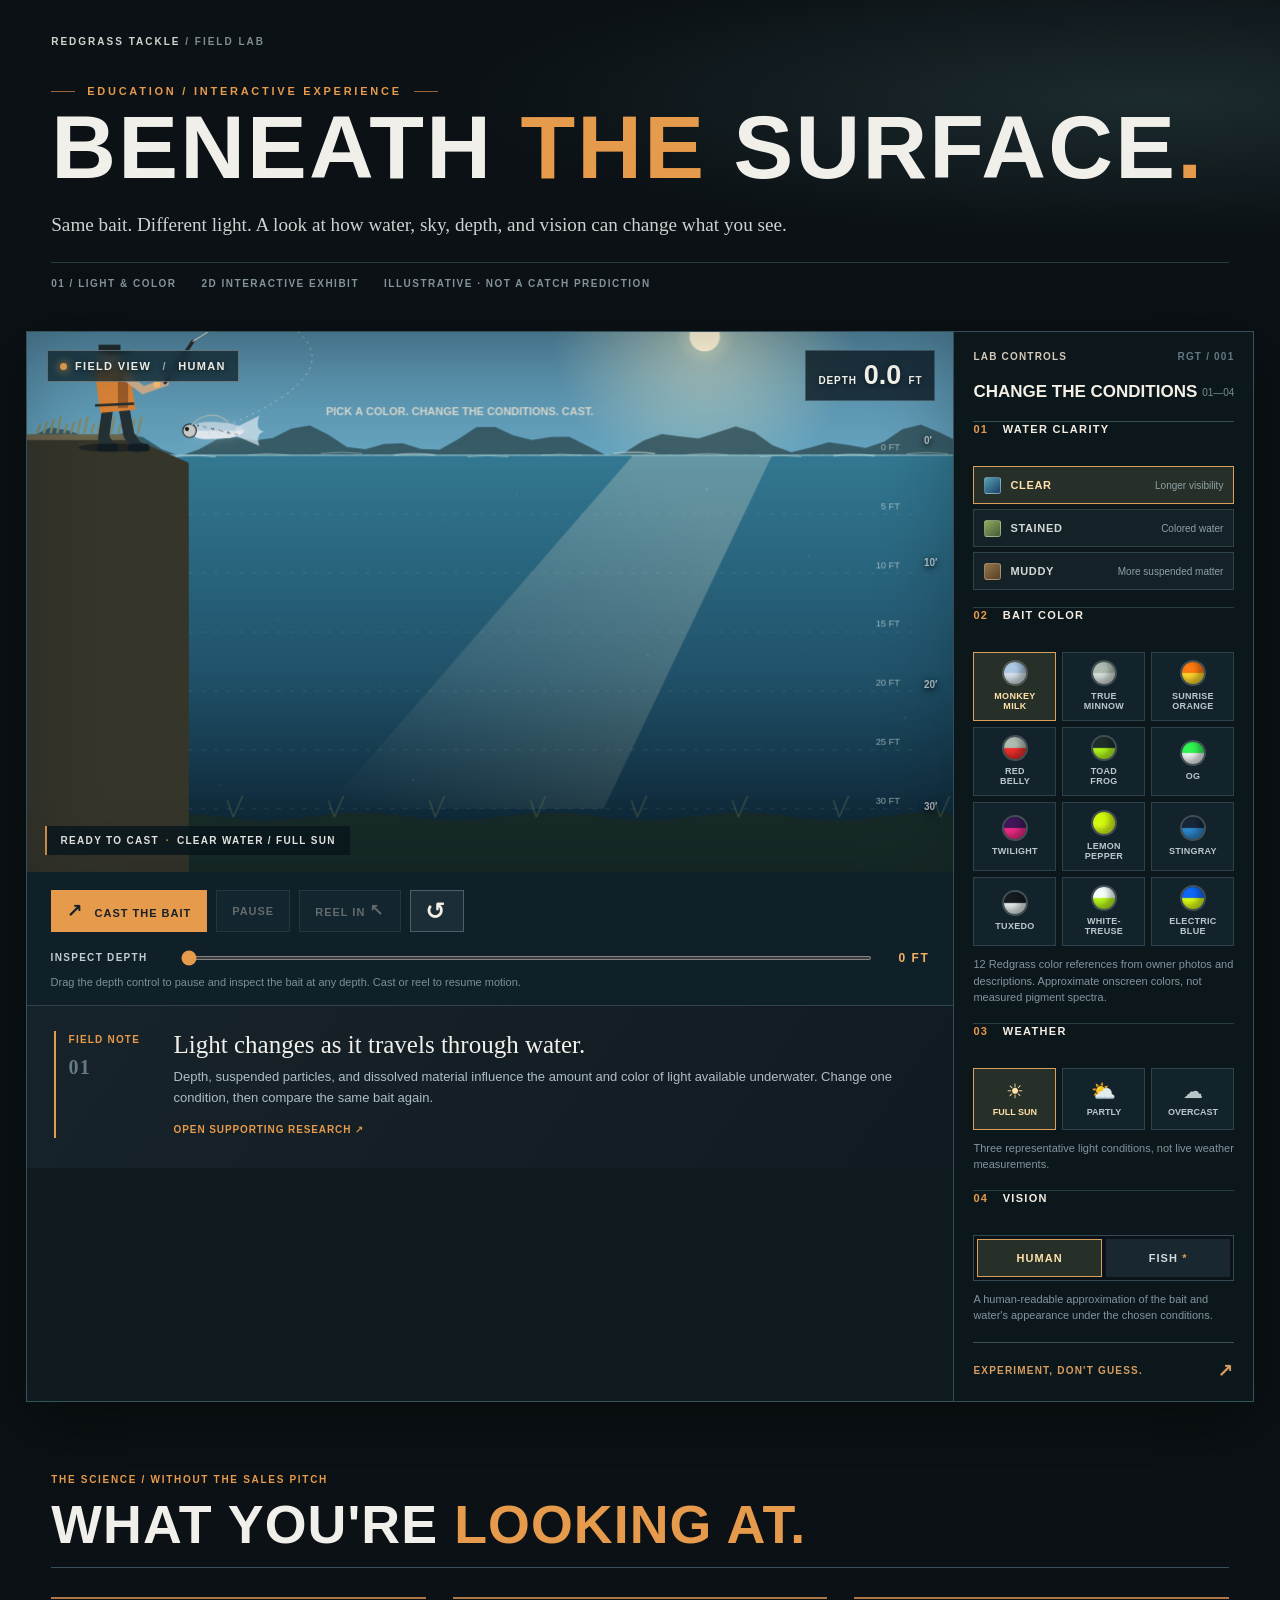
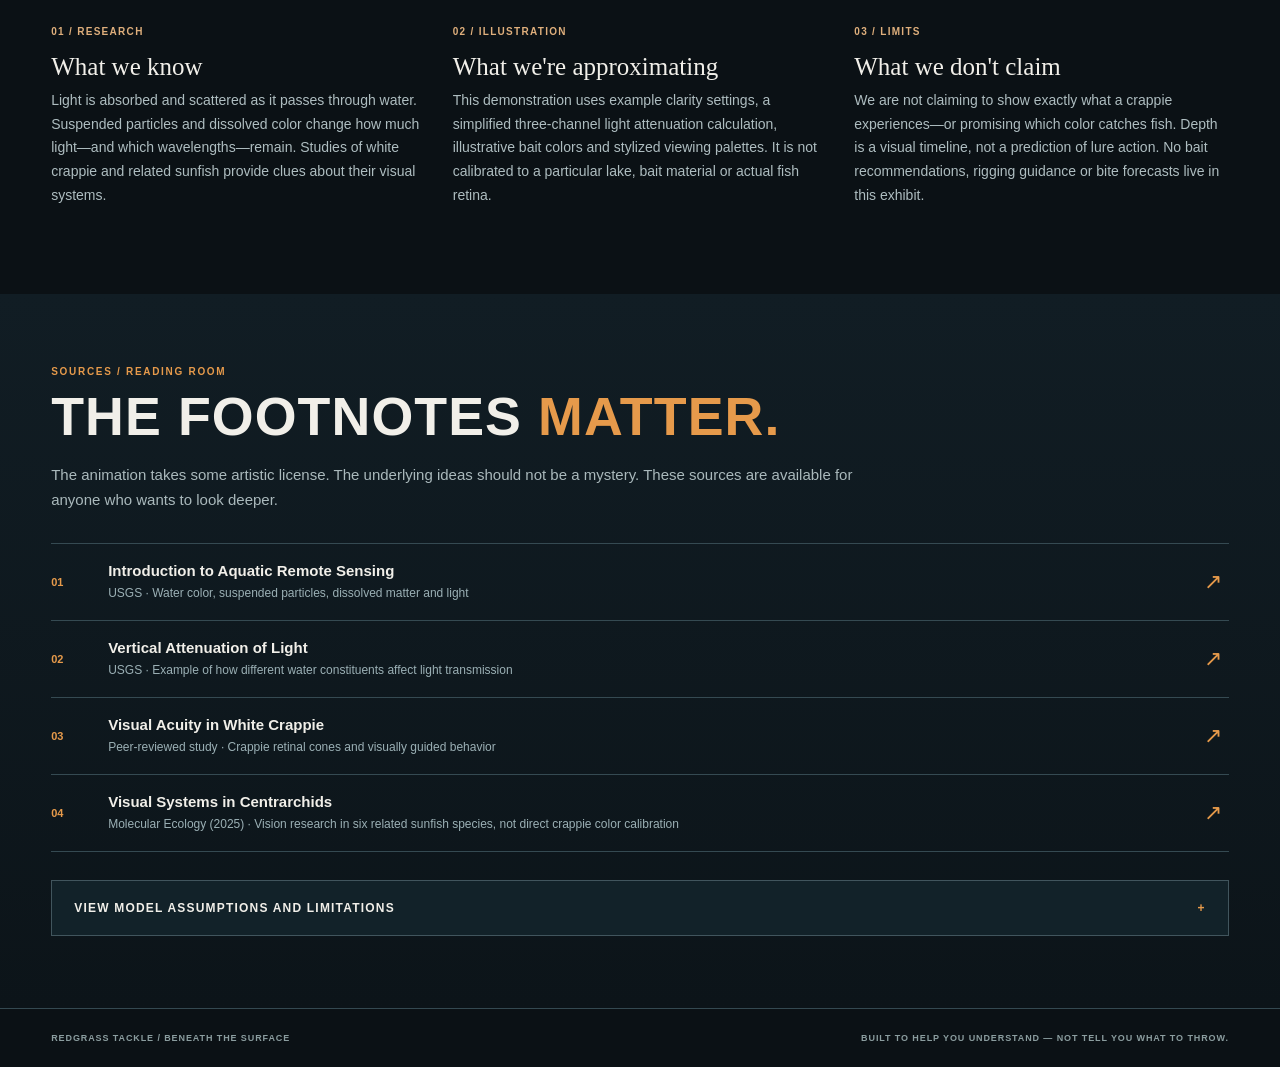
==== commit 459da468: "Show 12 selectable Redgrass bait colors with two-tone photo-informed swatches" ====
--- a/beneath-the-surface/index.html
+++ b/beneath-the-surface/index.html
@@ -88,8 +88,15 @@
             <button class="color-choice" type="button" data-color="sunrise" aria-pressed="false"><span class="color-dot" style="--swatch-top:#fd7912;--swatch-bottom:#fdd72c"></span><span>SUNRISE<br>ORANGE</span></button>
             <button class="color-choice" type="button" data-color="red" aria-pressed="false" title="True Minnow upper color, vivid red belly"><span class="color-dot" style="--swatch-top:#aebcb1;--swatch-bottom:#f0302a"></span><span>RED<br>BELLY</span></button>
             <button class="color-choice" type="button" data-color="toad" aria-pressed="false"><span class="color-dot" style="--swatch-top:#1f2f2b;--swatch-bottom:#b2f71b"></span><span>TOAD<br>FROG</span></button>
+            <button class="color-choice" type="button" data-color="og" aria-pressed="false" title="Fluorescent lime over Monkey Milk"><span class="color-dot" style="--swatch-top:#2ff451;--swatch-bottom:#eff1f2"></span><span>OG</span></button>
+            <button class="color-choice" type="button" data-color="twilight" aria-pressed="false" title="Junebug over fluorescent pink"><span class="color-dot" style="--swatch-top:#411759;--swatch-bottom:#f12a87"></span><span>TWILIGHT</span></button>
+            <button class="color-choice" type="button" data-color="lemon" aria-pressed="false" title="Opaque chartreuse with black flake"><span class="color-dot" style="--swatch-top:#d1f90e;--swatch-bottom:#dbfd16"></span><span>LEMON<br>PEPPER</span></button>
+            <button class="color-choice" type="button" data-color="stingray" aria-pressed="false" title="Custom blue-black and blue, matched to Redgrass photo"><span class="color-dot" style="--swatch-top:#172639;--swatch-bottom:#2d89d1"></span><span>STINGRAY</span></button>
+            <button class="color-choice" type="button" data-color="tux" aria-pressed="false" title="Black with silver flecks over bright silver"><span class="color-dot" style="--swatch-top:#151b20;--swatch-bottom:#e2e9e9"></span><span>TUXEDO</span></button>
+            <button class="color-choice" type="button" data-color="whitetreuse" aria-pressed="false" title="Fluorescent white over chartreuse"><span class="color-dot" style="--swatch-top:#f5fef9;--swatch-bottom:#b8f61d"></span><span>WHITE-<br>TREUSE</span></button>
+            <button class="color-choice" type="button" data-color="electric" aria-pressed="false" title="Fluorescent blue over Lemon Pepper"><span class="color-dot" style="--swatch-top:#0d66f7;--swatch-bottom:#dbfd16"></span><span>ELECTRIC<br>BLUE</span></button>
           </div>
-          <p class="control-explain">Five colors visually matched to Redgrass photos. Approximate onscreen colors, not measured pigment spectra.</p>
+          <p class="control-explain">12 Redgrass color references from owner photos and descriptions. Approximate onscreen colors, not measured pigment spectra.</p>
         </fieldset>
 
         <fieldset class="control-group">
--- a/beneath-the-surface/style.css
+++ b/beneath-the-surface/style.css
@@ -78,7 +78,7 @@
 .water-mark.muddy{background:linear-gradient(140deg,#96754a,#564128)}
 .color-grid{display:grid;grid-template-columns:repeat(3,minmax(0,1fr));gap:6px}
 .color-choice{display:flex;flex-direction:column;gap:7px;align-items:center;justify-content:center;min-height:69px;padding:8px 2px;border:1px solid #2c414a;background:#13232b;color:#b8c8cb;font-size:9px;letter-spacing:.03em;font-weight:850;line-height:1.2}
-.color-dot{width:22px;height:22px;background:var(--swatch);border-radius:50%;box-shadow:inset -5px -4px 6px #0005,0 0 0 2px #fff3}
+.color-dot{width:22px;height:22px;background:linear-gradient(180deg,var(--swatch-top) 0%,var(--swatch-top) 47%,var(--swatch-bottom) 53%,var(--swatch-bottom) 100%);border-radius:50%;box-shadow:inset -5px -4px 6px #0005,0 0 0 2px #fff3}
 .control-explain{font-size:11px;color:#82959e;line-height:1.5;margin:10px 0 0}
 .weather-grid{display:grid;grid-template-columns:repeat(3,minmax(0,1fr));gap:6px}
 .weather-choice{display:flex;flex-direction:column;gap:5px;align-items:center;justify-content:center;padding:9px 1px;min-height:62px;background:#13232b;border:1px solid #2d444d;color:#b8c6c9;font-size:9px;font-weight:800}
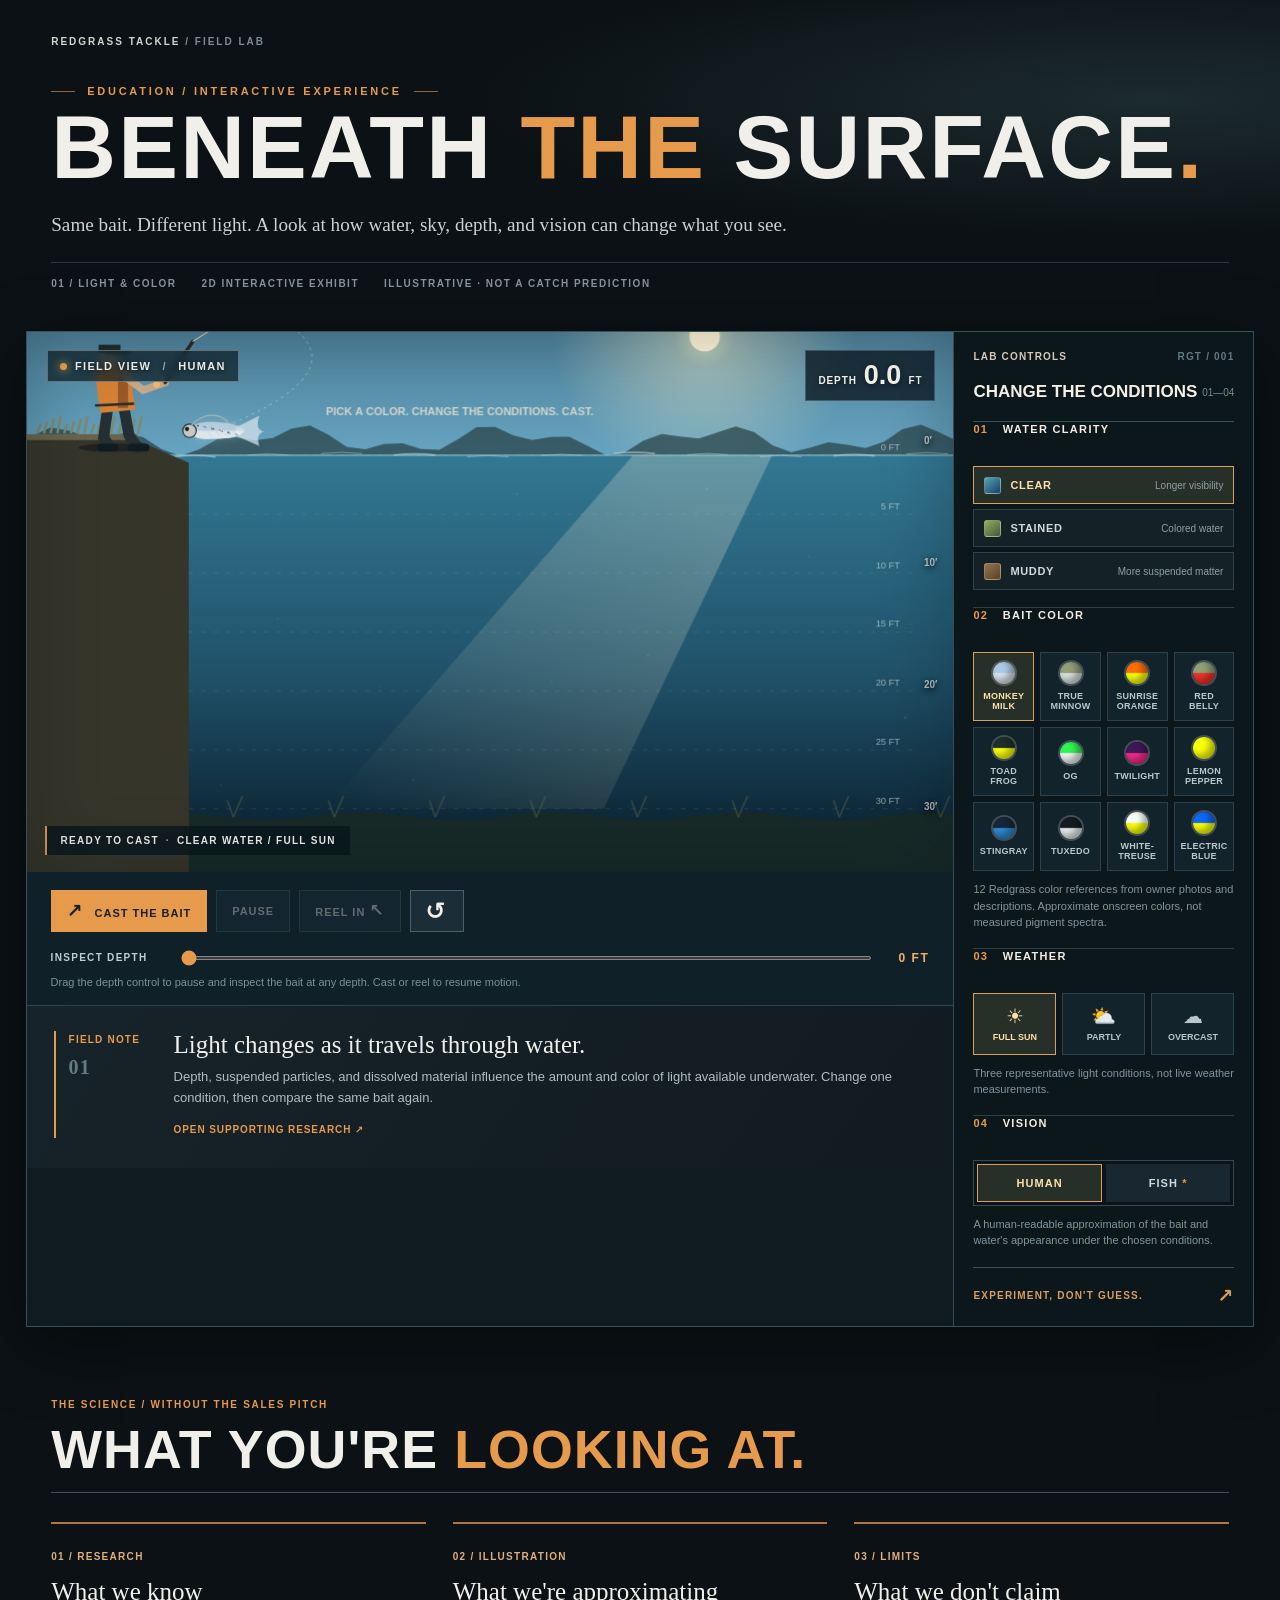
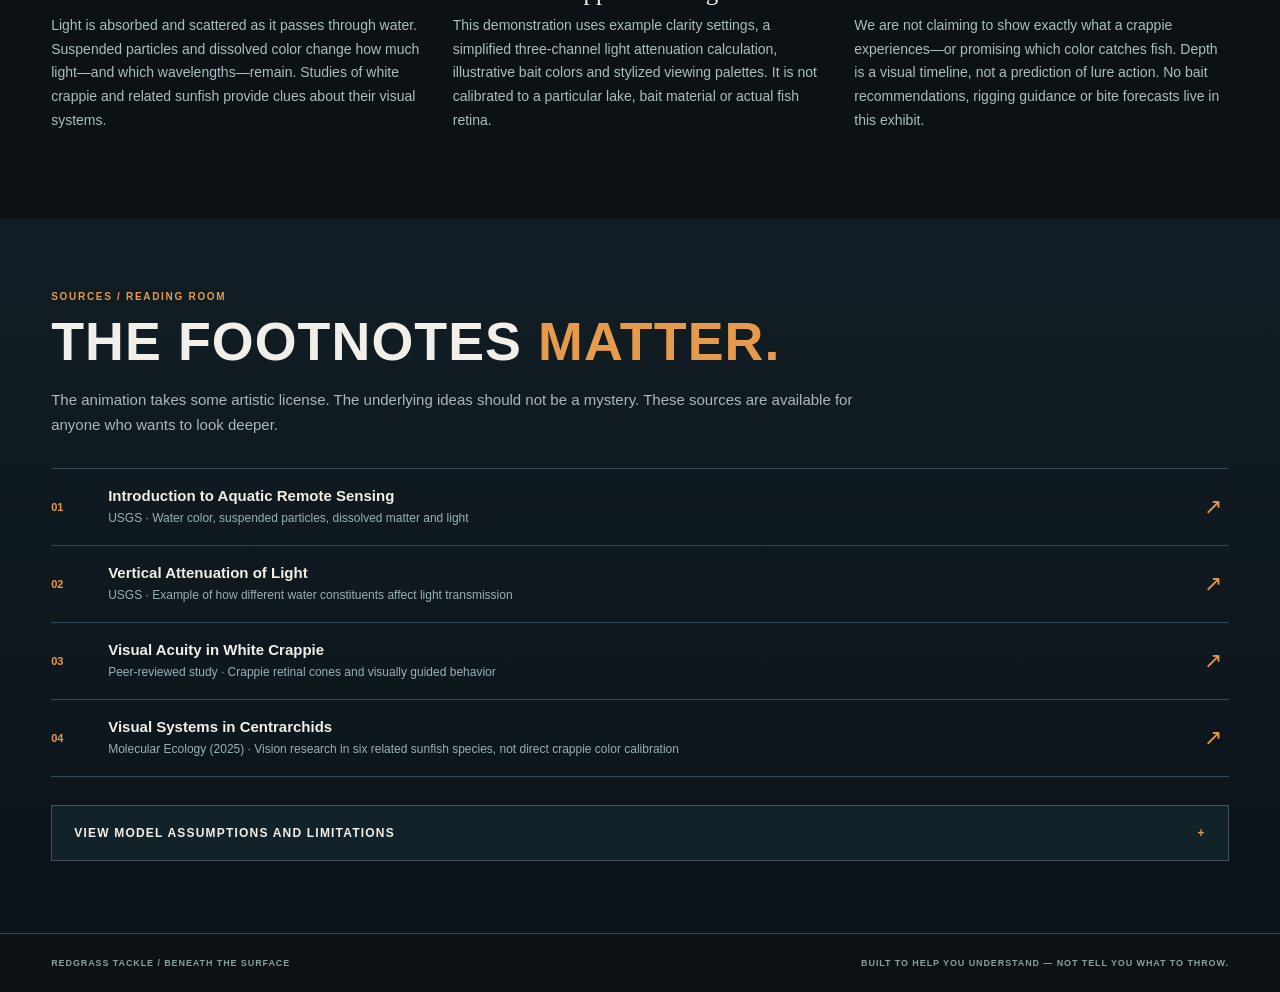
==== commit 04a778a4: "Align selector swatches with highlighter chartreuse and olive True Minnow" ====
--- a/beneath-the-surface/index.html
+++ b/beneath-the-surface/index.html
@@ -84,17 +84,17 @@
           <legend><span class="count">02</span> BAIT COLOR</legend>
           <div class="color-grid" id="colorGroup" aria-label="Choose bait color">
             <button class="color-choice active" type="button" data-color="monkey" aria-pressed="true"><span class="color-dot" style="--swatch-top:#acc9e3;--swatch-bottom:#d8e3ec"></span><span>MONKEY<br>MILK</span></button>
-            <button class="color-choice" type="button" data-color="true" aria-pressed="false"><span class="color-dot" style="--swatch-top:#aebcb1;--swatch-bottom:#d8e0dc"></span><span>TRUE<br>MINNOW</span></button>
-            <button class="color-choice" type="button" data-color="sunrise" aria-pressed="false"><span class="color-dot" style="--swatch-top:#fd7912;--swatch-bottom:#fdd72c"></span><span>SUNRISE<br>ORANGE</span></button>
-            <button class="color-choice" type="button" data-color="red" aria-pressed="false" title="True Minnow upper color, vivid red belly"><span class="color-dot" style="--swatch-top:#aebcb1;--swatch-bottom:#f0302a"></span><span>RED<br>BELLY</span></button>
-            <button class="color-choice" type="button" data-color="toad" aria-pressed="false"><span class="color-dot" style="--swatch-top:#1f2f2b;--swatch-bottom:#b2f71b"></span><span>TOAD<br>FROG</span></button>
+            <button class="color-choice" type="button" data-color="true" aria-pressed="false"><span class="color-dot" style="--swatch-top:#919e76;--swatch-bottom:#d8e0dc"></span><span>TRUE<br>MINNOW</span></button>
+            <button class="color-choice" type="button" data-color="sunrise" aria-pressed="false" title="Fluorescent orange over highlighter-yellow chartreuse"><span class="color-dot" style="--swatch-top:#ff6d06;--swatch-bottom:#f8ff05"></span><span>SUNRISE<br>ORANGE</span></button>
+            <button class="color-choice" type="button" data-color="red" aria-pressed="false" title="True Minnow upper color, vivid red belly"><span class="color-dot" style="--swatch-top:#919e76;--swatch-bottom:#f0302a"></span><span>RED<br>BELLY</span></button>
+            <button class="color-choice" type="button" data-color="toad" aria-pressed="false"><span class="color-dot" style="--swatch-top:#1f2f2b;--swatch-bottom:#f8ff05"></span><span>TOAD<br>FROG</span></button>
             <button class="color-choice" type="button" data-color="og" aria-pressed="false" title="Fluorescent lime over Monkey Milk"><span class="color-dot" style="--swatch-top:#2ff451;--swatch-bottom:#eff1f2"></span><span>OG</span></button>
             <button class="color-choice" type="button" data-color="twilight" aria-pressed="false" title="Junebug over fluorescent pink"><span class="color-dot" style="--swatch-top:#411759;--swatch-bottom:#f12a87"></span><span>TWILIGHT</span></button>
-            <button class="color-choice" type="button" data-color="lemon" aria-pressed="false" title="Opaque chartreuse with black flake"><span class="color-dot" style="--swatch-top:#d1f90e;--swatch-bottom:#dbfd16"></span><span>LEMON<br>PEPPER</span></button>
+            <button class="color-choice" type="button" data-color="lemon" aria-pressed="false" title="Highlighter-yellow chartreuse with black flake"><span class="color-dot" style="--swatch-top:#f8ff05;--swatch-bottom:#f8ff05"></span><span>LEMON<br>PEPPER</span></button>
             <button class="color-choice" type="button" data-color="stingray" aria-pressed="false" title="Custom blue-black and blue, matched to Redgrass photo"><span class="color-dot" style="--swatch-top:#172639;--swatch-bottom:#2d89d1"></span><span>STINGRAY</span></button>
             <button class="color-choice" type="button" data-color="tux" aria-pressed="false" title="Black with silver flecks over bright silver"><span class="color-dot" style="--swatch-top:#151b20;--swatch-bottom:#e2e9e9"></span><span>TUXEDO</span></button>
-            <button class="color-choice" type="button" data-color="whitetreuse" aria-pressed="false" title="Fluorescent white over chartreuse"><span class="color-dot" style="--swatch-top:#f5fef9;--swatch-bottom:#b8f61d"></span><span>WHITE-<br>TREUSE</span></button>
-            <button class="color-choice" type="button" data-color="electric" aria-pressed="false" title="Fluorescent blue over Lemon Pepper"><span class="color-dot" style="--swatch-top:#0d66f7;--swatch-bottom:#dbfd16"></span><span>ELECTRIC<br>BLUE</span></button>
+            <button class="color-choice" type="button" data-color="whitetreuse" aria-pressed="false" title="Fluorescent white over chartreuse"><span class="color-dot" style="--swatch-top:#f5fef9;--swatch-bottom:#f8ff05"></span><span>WHITE-<br>TREUSE</span></button>
+            <button class="color-choice" type="button" data-color="electric" aria-pressed="false" title="Fluorescent blue over highlighter-yellow Lemon Pepper"><span class="color-dot" style="--swatch-top:#0d66f7;--swatch-bottom:#f8ff05"></span><span>ELECTRIC<br>BLUE</span></button>
           </div>
           <p class="control-explain">12 Redgrass color references from owner photos and descriptions. Approximate onscreen colors, not measured pigment spectra.</p>
         </fieldset>
--- a/beneath-the-surface/style.css
+++ b/beneath-the-surface/style.css
@@ -76,7 +76,7 @@
 .water-mark.clear{background:linear-gradient(140deg,#55a3ac,#193e6c)}
 .water-mark.stained{background:linear-gradient(140deg,#91ab5c,#435b38)}
 .water-mark.muddy{background:linear-gradient(140deg,#96754a,#564128)}
-.color-grid{display:grid;grid-template-columns:repeat(3,minmax(0,1fr));gap:6px}
+.color-grid{display:grid;grid-template-columns:repeat(4,minmax(0,1fr));gap:6px}
 .color-choice{display:flex;flex-direction:column;gap:7px;align-items:center;justify-content:center;min-height:69px;padding:8px 2px;border:1px solid #2c414a;background:#13232b;color:#b8c8cb;font-size:9px;letter-spacing:.03em;font-weight:850;line-height:1.2}
 .color-dot{width:22px;height:22px;background:linear-gradient(180deg,var(--swatch-top) 0%,var(--swatch-top) 47%,var(--swatch-bottom) 53%,var(--swatch-bottom) 100%);border-radius:50%;box-shadow:inset -5px -4px 6px #0005,0 0 0 2px #fff3}
 .control-explain{font-size:11px;color:#82959e;line-height:1.5;margin:10px 0 0}
@@ -116,7 +116,7 @@
 .method-copy code{color:#ffc486}
 .footer{padding:24px clamp(22px,4vw,68px);border-top:1px solid #344951;display:flex;gap:10px;justify-content:space-between;flex-wrap:wrap;color:#8b9d9f;letter-spacing:.1em;font-size:9px;font-weight:800}
 @media(max-width:1050px){.experience{grid-template-columns:minmax(0,1fr) 275px}.controls{padding:14px}.choice small{display:none}.transport{padding:13px 16px}.action{padding:0 10px}}
-@media(max-width:780px){.intro{padding-top:22px}.experience{grid-template-columns:1fr}.scene{aspect-ratio:1100/640}.controls{border-left:0;border-top:1px solid #344c55;padding:17px}.panel-intro{padding:15px 0}.control-group{padding:14px 0}.button-stack{grid-template-columns:repeat(3,1fr)}.choice{flex-direction:column;align-items:center;font-size:10px;justify-content:center;min-height:58px;text-align:center}.color-grid{grid-template-columns:repeat(5,1fr)}.weather-grid{grid-template-columns:repeat(3,1fr)}.about-grid{grid-template-columns:1fr;gap:17px}.learn-card{padding:19px}.about,.research{padding-top:50px;padding-bottom:50px}}
+@media(max-width:780px){.intro{padding-top:22px}.experience{grid-template-columns:1fr}.scene{aspect-ratio:1100/640}.controls{border-left:0;border-top:1px solid #344c55;padding:17px}.panel-intro{padding:15px 0}.control-group{padding:14px 0}.button-stack{grid-template-columns:repeat(3,1fr)}.choice{flex-direction:column;align-items:center;font-size:10px;justify-content:center;min-height:58px;text-align:center}.color-grid{grid-template-columns:repeat(6,minmax(0,1fr))}.weather-grid{grid-template-columns:repeat(3,1fr)}.about-grid{grid-template-columns:1fr;gap:17px}.learn-card{padding:19px}.about,.research{padding-top:50px;padding-bottom:50px}}
 @media(max-width:480px){.intro{padding:18px 18px 24px}.eyebrow{margin-top:30px;font-size:9px}.brand{font-size:9px}.intro-meta{gap:9px;font-size:8px}.dek{margin:12px 0 18px}.experience{margin:0 5px}.scene-top{top:7px;left:7px;right:7px}.scene-label{font-size:8px;padding:5px 6px}.scene-depth{padding:4px 7px}.scene-depth strong{font-size:17px}.scene-depth span{font-size:8px}.stage-readout{bottom:6px;left:6px;padding:6px;font-size:8px;flex-wrap:wrap;max-width:94%}.scene-scale{font-size:7px;right:5px}.transport-buttons{gap:5px}.action{font-size:9px;padding:0 8px;min-height:38px}.action.primary span{font-size:14px}.action.icon-only{min-width:36px}.depth-scrub{grid-template-columns:84px 1fr 33px;gap:7px}.depth-scrub label{font-size:8px}.learn-card{display:block}.learn-crest{border:0;border-bottom:1px solid #704b32;padding:0 0 4px;margin-bottom:14px}.learn-crest span{display:inline;font-size:12px;margin-left:8px}.controls{padding:12px}.color-choice{font-size:8px}.about,.research{padding:38px 19px}.source-list a{grid-template-columns:26px 1fr 17px}.footer{font-size:8px}}
 @media(prefers-reduced-motion:reduce){html{scroll-behavior:auto}*,*:before,*:after{transition:none!important;animation:none!important}}
 
@@ -135,3 +135,6 @@
 @media(max-width:780px){.depth-tag{left:12px;bottom:57px;width:min(380px,calc(100% - 45px));padding:9px 10px;gap:10px}.depth-tag-marker{min-width:63px;padding-right:9px}.depth-tag-marker strong{font-size:23px}.depth-tag-copy strong{font-size:10px}.depth-tag-copy p{font-size:10px;margin:4px 0}.depth-tag-copy a{font-size:8px}}
 @media(max-width:480px){.depth-tag{left:6px;bottom:36px;width:calc(100% - 22px);padding:6px 8px;gap:7px;box-shadow:0 3px 10px #0008}.depth-tag-marker{min-width:57px;padding-right:7px}.depth-tag-marker span{font-size:7px}.depth-tag-marker strong{font-size:19px}.depth-tag-copy strong{font-size:8px;letter-spacing:.025em}.depth-tag-copy p{font-size:8px;line-height:1.25;margin:3px 0 0}.depth-tag-copy a{display:none}}
 @media(prefers-reduced-motion:reduce){.depth-tag{animation:none}}
+
+/* Twelve swatches: four readable columns on small phones, no internal scroll. */
+@media(max-width:520px){.color-grid{grid-template-columns:repeat(4,minmax(0,1fr))}.color-choice{min-height:65px;padding:6px 2px;font-size:8px;overflow-wrap:anywhere}}
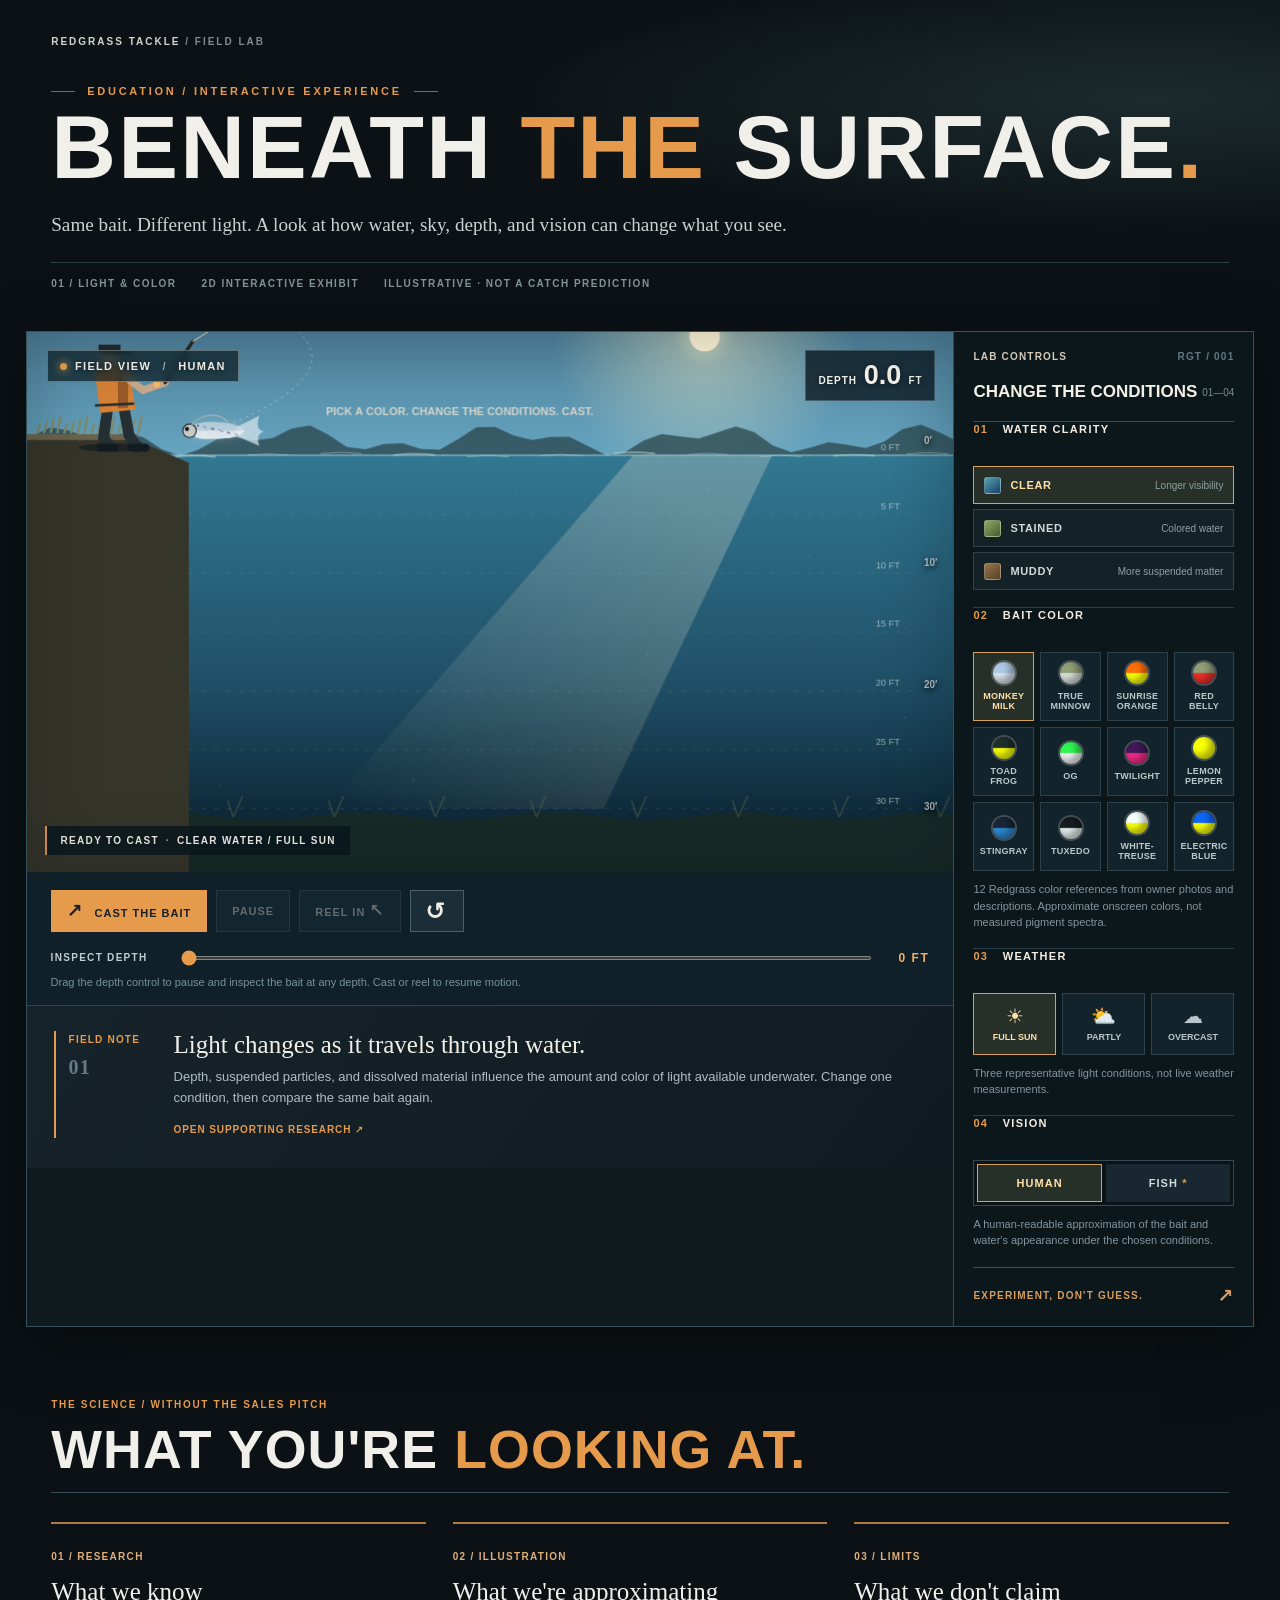
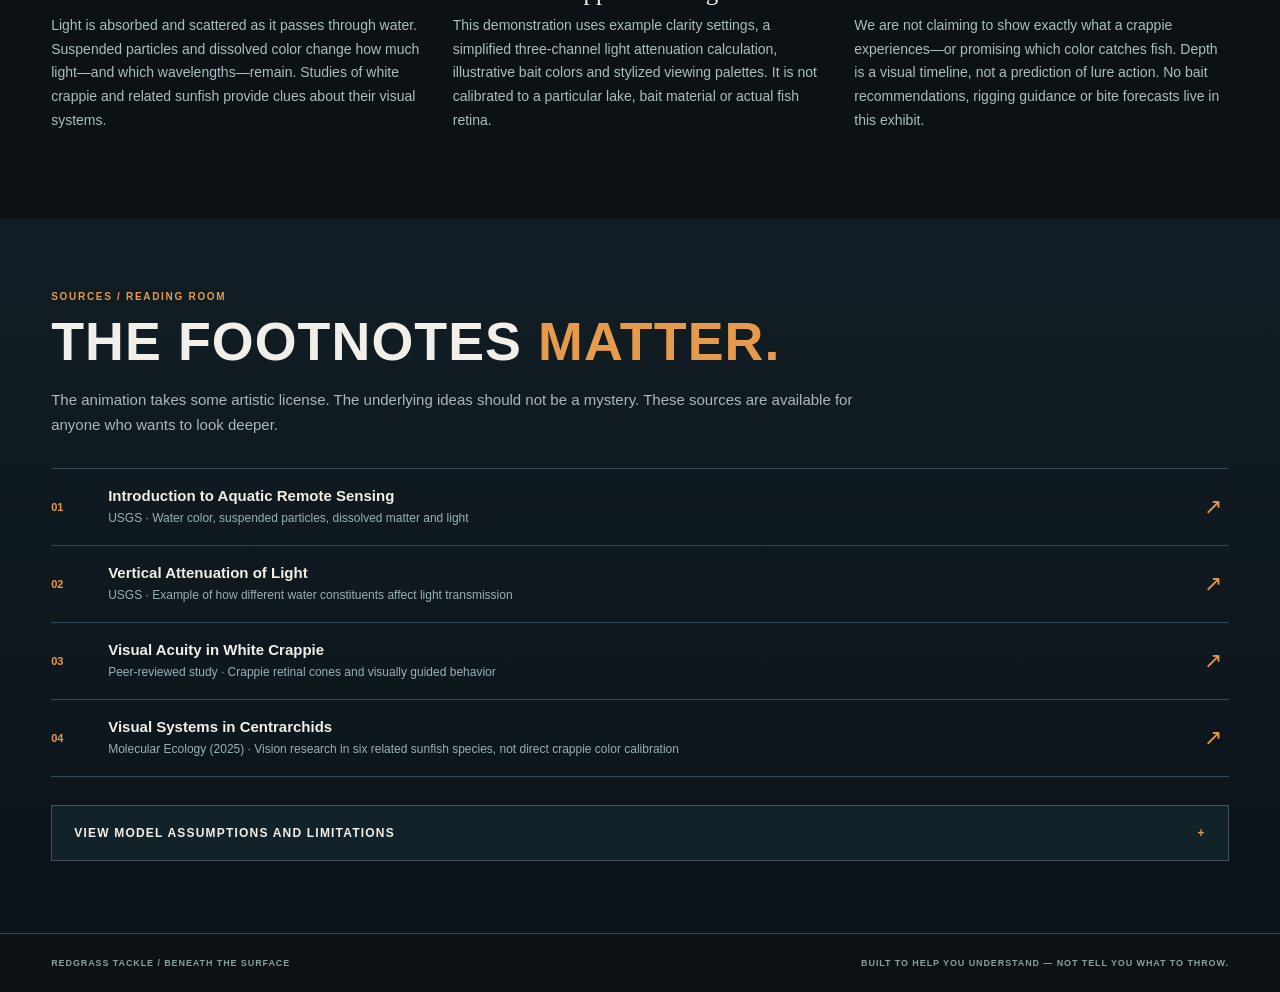
==== commit 923e9a1a: "Version simulator script URL to refresh cached dry-bait fix on GitHub Pages" ====
--- a/beneath-the-surface/index.html
+++ b/beneath-the-surface/index.html
@@ -143,6 +143,6 @@
     </section>
     <footer class="footer"><span>REDGRASS TACKLE / BENEATH THE SURFACE</span><span>BUILT TO HELP YOU UNDERSTAND — NOT TELL YOU WHAT TO THROW.</span></footer>
   </main>
-  <script src="./app.js" defer></script>
+  <script src="./app.js?v=764cbab1-dry-bait" defer></script>
 </body>
 </html>
